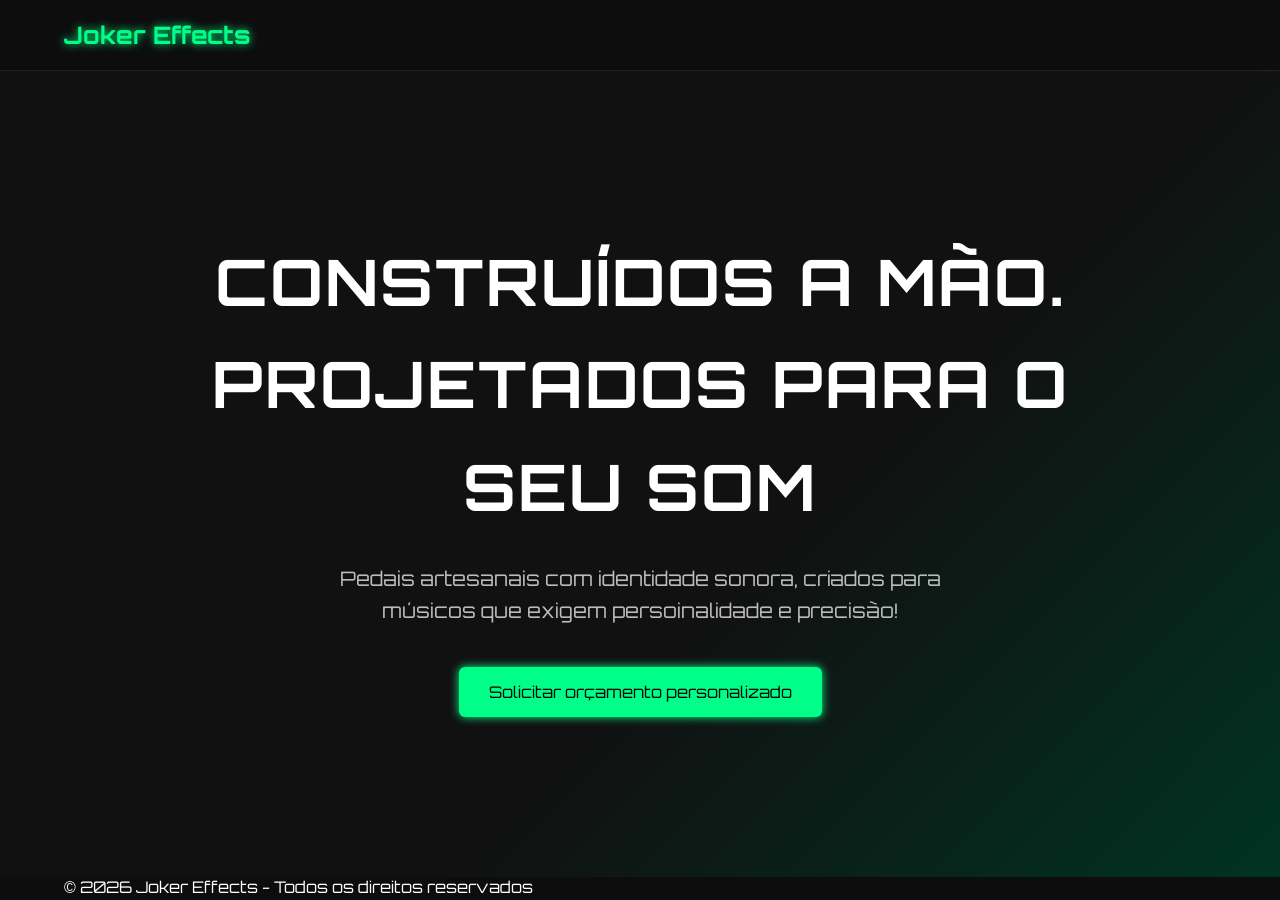
==== index.html @ bad404ba "feat: hero section dark com tipografia orbitron e efeitos neon" ====
<!DOCTYPE html>
<html lang="pt-BR">

<head>
    <meta charset="UTF-8">
    <meta name="viewport" content="width=device-width, initial-scale=1.0">
    <title>Joker Effects | Pedais Artesanais</title>

    <link href="https://fonts.googleapis.com/css2?family=Orbitron:wght@400;700&display=swap" rel="stylesheet">
    <link rel="stylesheet" href="css/style.css">
</head>

<body>
    <header>
        <div class="container">
            <h2 class="logo">Joker Effects</h2>
        </div>
    </header>

    <main>
        <section class="hero">
            <div class="container">

                <h1>Construídos a mão. Projetados para o seu som</h1>
                <p>
                    Pedais artesanais com identidade sonora, criados para músicos que exigem persoinalidade e
                    precisão!
                </p>

                <a href="#" class="btn-primary">
                    Solicitar orçamento personalizado
                </a>

            </div>
        </section>
    </main>

    <footer>
        <div class="container">
            <p>
                © 2026 Joker Effects - Todos os direitos reservados</p>
        </div>
    </footer>

    <script src="js/script.js"></script>
</body>

</html>
---- css/style.css ----
/*RESET BÁSICO*/
* {
    margin: 0;
    padding: 0;
    box-sizing: border-box;
}

/*CONFIGURAÇÕES GERAIS*/
body {
    font-family: 'Orbitron', sans-serif;
    background-color: #0d0d0d;
    color: #ffffff;
}

/*CONTAINER PADRÃO*/
.container {
    width: 90%;
    max-width: 1200px;
    margin: 0 auto;
}

/*HEADER*/
header {
    padding: 20px 0;
    border-bottom: 1px solid #222;
}

.logo {
    color: #00ff88;
    font-weight: bold;
}

.logo {
    color: #00ff88;
    font-weight: bold;
    text-shadow: 0 0 8px #00ff88;
}

/*HERO SECTION*/
.hero {
    padding: 160px 20px;
    text-align: center;
    background: linear-gradient(135deg, #111 60%, #003322);
}

.hero h1 {
    font-size: 64px;
    margin: 0 auto 25px auto;
    line-height: 1.6;
    text-transform: uppercase;
    letter-spacing: 2px;
    max-width: 900px;
}

.hero p {
    font-size: 20px;
    color: #bbbbbb;
    max-width: 650px;
    margin: 0 auto 40px auto;
    line-height: 1.6;
}

/*BOTÃO*/
.btn-primary {
    display: inline-block;
    padding: 15px 30px;
    background-color: #00ff88;
    color: #000;
    text-decoration: none;
    border-radius: 6px;
    transition: 0.3s;
    box-shadow: 0 0 10px #00ff88;
}

.btn-primary:hover {
    background-color: #00cc6a;
    box-shadow: 0 0 25px #00ff88;
    transform: scale(1.05);
}
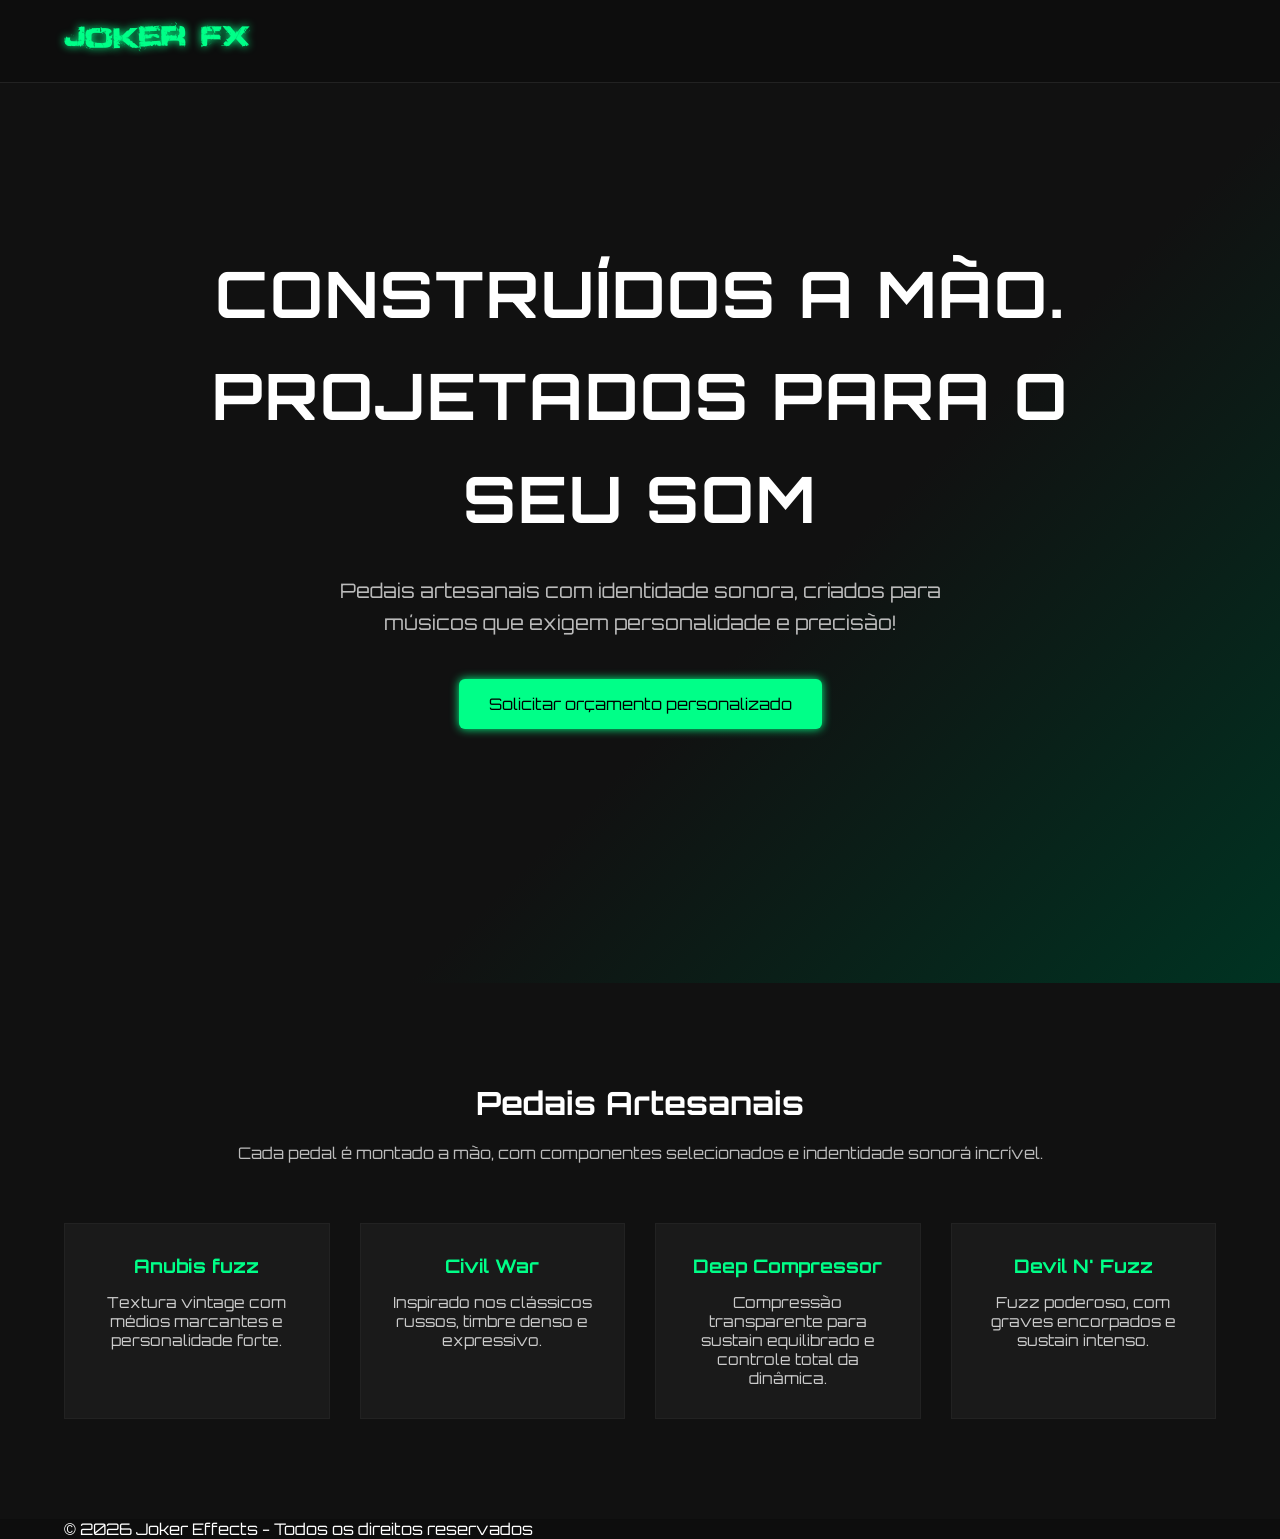
==== commit 6c555761: "feat: implementa seção de pedais com layout premium e identidade visual Joker FX" ====
--- a/index.html
+++ b/index.html
@@ -13,7 +13,7 @@
 <body>
     <header>
         <div class="container">
-            <h2 class="logo">Joker Effects</h2>
+            <h2 class="logo">Joker FX</h2>
         </div>
     </header>
 
@@ -23,7 +23,7 @@
 
                 <h1>Construídos a mão. Projetados para o seu som</h1>
                 <p>
-                    Pedais artesanais com identidade sonora, criados para músicos que exigem persoinalidade e
+                    Pedais artesanais com identidade sonora, criados para músicos que exigem personalidade e
                     precisão!
                 </p>
 
@@ -31,6 +31,39 @@
                     Solicitar orçamento personalizado
                 </a>
 
+            </div>
+        </section>
+
+        <section class="pedais">
+            <div class="container">
+                <h2>Pedais Artesanais</h2>
+                <p class="pedais-subtitulo">
+                    Cada pedal é montado a mão, com componentes selecionados e indentidade sonorá incrível.
+                </p>
+
+                <div class="pedais-grid">
+
+                    <div class="pedal-card">
+                        <h3>Anubis fuzz</h3>
+                        <p>Textura vintage com médios marcantes e personalidade forte.</p>
+                    </div>
+
+                    <div class="pedal-card">
+                        <h3>Civil War</h3>
+                        <p>Inspirado nos clássicos russos, timbre denso e expressivo.</p>
+                    </div>
+
+                    <div class="pedal-card">
+                        <h3>Deep Compressor</h3>
+                        <p>Compressão transparente para sustain equilibrado e controle total da dinâmica.</p>
+                    </div>
+
+                    <div class="pedal-card">
+                        <h3>Devil N' Fuzz</h3>
+                        <p>Fuzz poderoso, com graves encorpados e sustain intenso.</p>
+                    </div>
+
+                </div><!--pedais-grid-->
             </div>
         </section>
     </main>
--- a/css/style.css
+++ b/css/style.css
@@ -3,6 +3,13 @@
     margin: 0;
     padding: 0;
     box-sizing: border-box;
+}
+
+@font-face {
+    font-family: 'defused';
+    src: url('../fonts/defused.ttf') format('truetype');
+    font-weight: normal;
+    font-style: normal;
 }
 
 /*CONFIGURAÇÕES GERAIS*/
@@ -25,14 +32,11 @@
     border-bottom: 1px solid #222;
 }
 
-.logo {
-    color: #00ff88;
-    font-weight: bold;
-}
 
 .logo {
+    font-family: 'defused', sans-serif;
     color: #00ff88;
-    font-weight: bold;
+    font-size: 1.8rem;
     text-shadow: 0 0 8px #00ff88;
 }
 
@@ -41,10 +45,11 @@
     padding: 160px 20px;
     text-align: center;
     background: linear-gradient(135deg, #111 60%, #003322);
+    min-height: 100vh;
 }
 
 .hero h1 {
-    font-size: 64px;
+    font-size: clamp(2rem, 5vw, 4rem);
     margin: 0 auto 25px auto;
     line-height: 1.6;
     text-transform: uppercase;
@@ -58,6 +63,52 @@
     max-width: 650px;
     margin: 0 auto 40px auto;
     line-height: 1.6;
+}
+
+/* SEÇÃO PEDAIS */
+.pedais {
+    padding: 100px 0;
+    background-color: #111;
+    text-align: center;
+}
+
+.pedais h2 {
+    font-size: 2rem;
+    margin-bottom: 20px;
+}
+
+.pedais-subtitulo {
+    color: #bbbbbb;
+    margin-bottom: 60px;
+}
+
+.pedais-grid {
+    display: grid;
+    grid-template-columns: repeat(auto-fit, minmax(250px, 1fr));
+    gap: 30px;
+}
+
+.pedal-card {
+    background-color: #1a1a1a;
+    padding: 30px 20px;
+    border: 1px solid #222;
+    transition: all 0.3s ease;
+}
+
+.pedal-card:hover {
+    transform: translateY(-8px);
+    border-color: #00ff88;
+    box-shadow: o 10px 25px rgba(0, 255, 136, 0.15);
+}
+
+.pedal-card h3 {
+    margin-bottom: 15px;
+    color: #00ff88;
+}
+
+.pedal-card p {
+    color: #cccccc;
+    font-size: 0.95rem;
 }
 
 /*BOTÃO*/
@@ -76,4 +127,20 @@
     background-color: #00cc6a;
     box-shadow: 0 0 25px #00ff88;
     transform: scale(1.05);
+}
+
+/*responsividade mobile*/
+@media (max-width: 768px) {
+    .hero {
+        padding: 100px 20px;
+    }
+
+    .hero p {
+        font-size: 16px;
+    }
+
+    .btn-primary {
+        padding: 12px 20px;
+        font-size: 14px;
+    }
 }
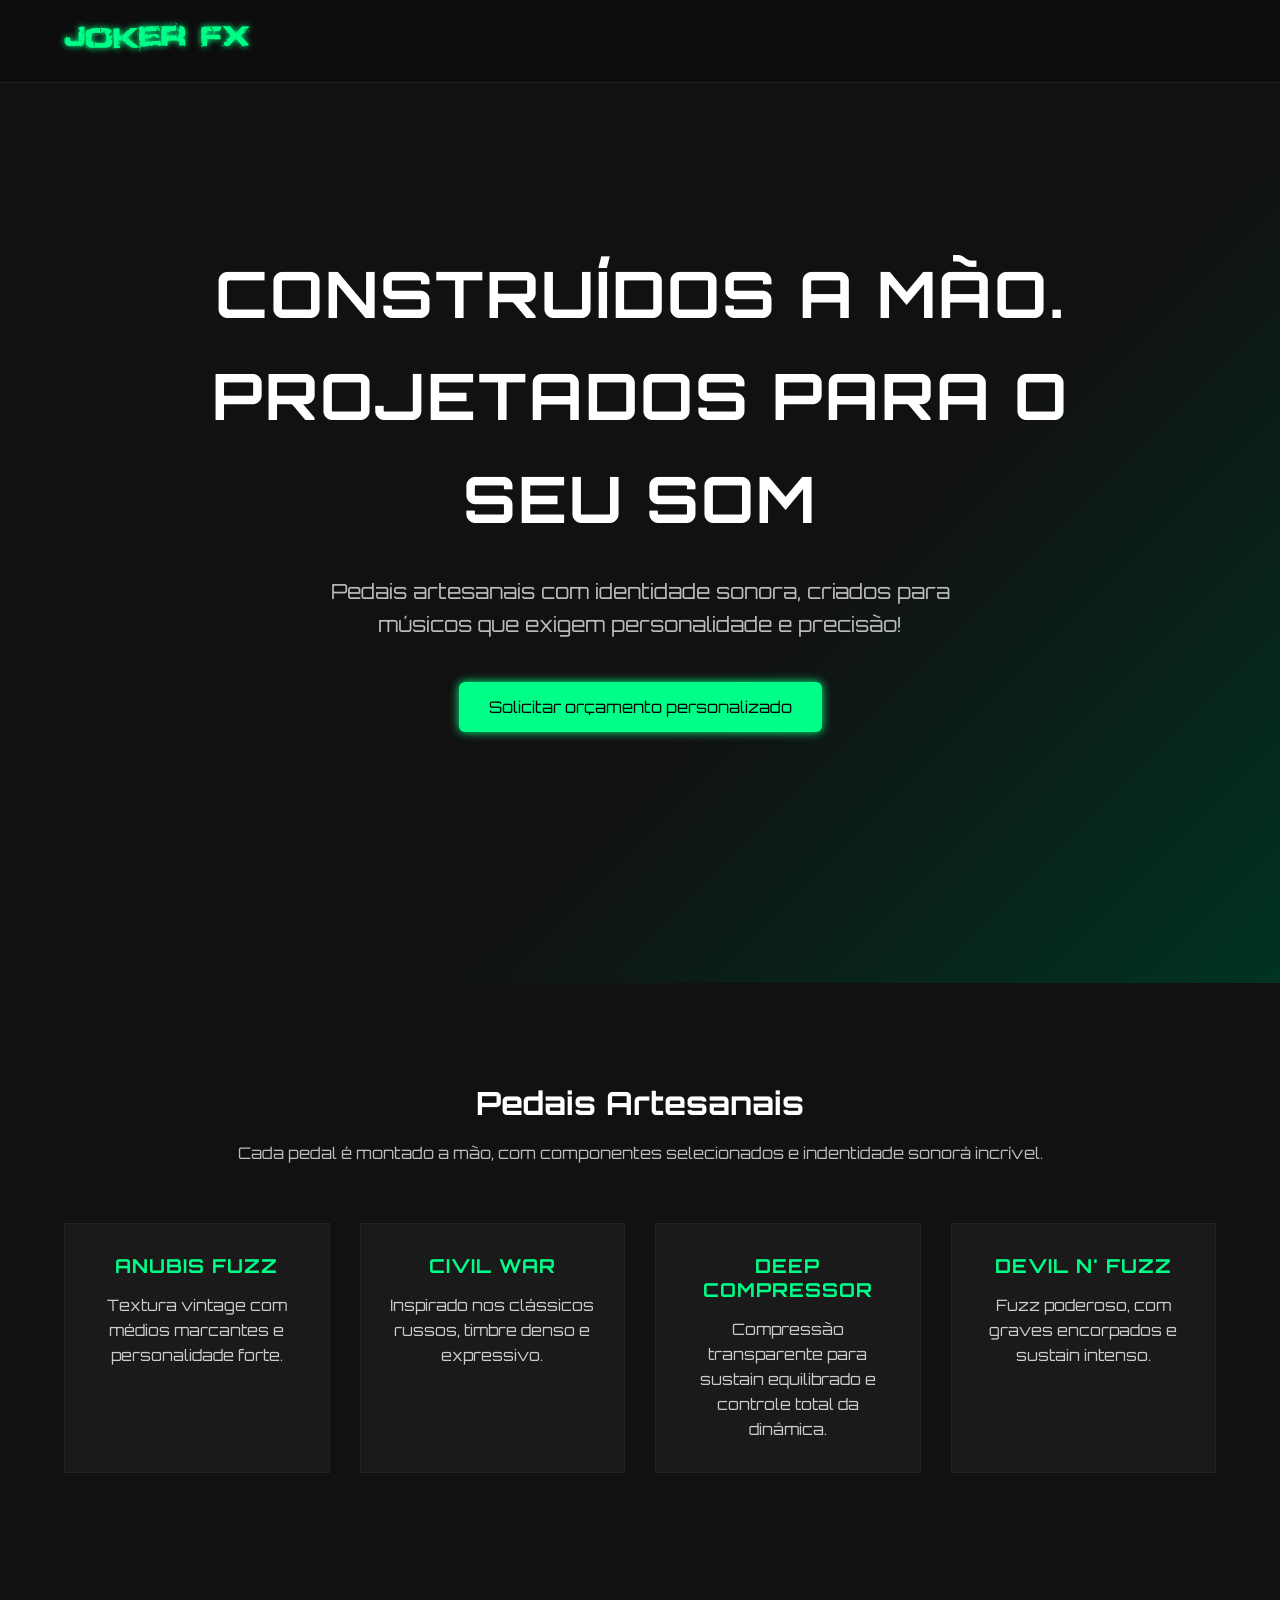
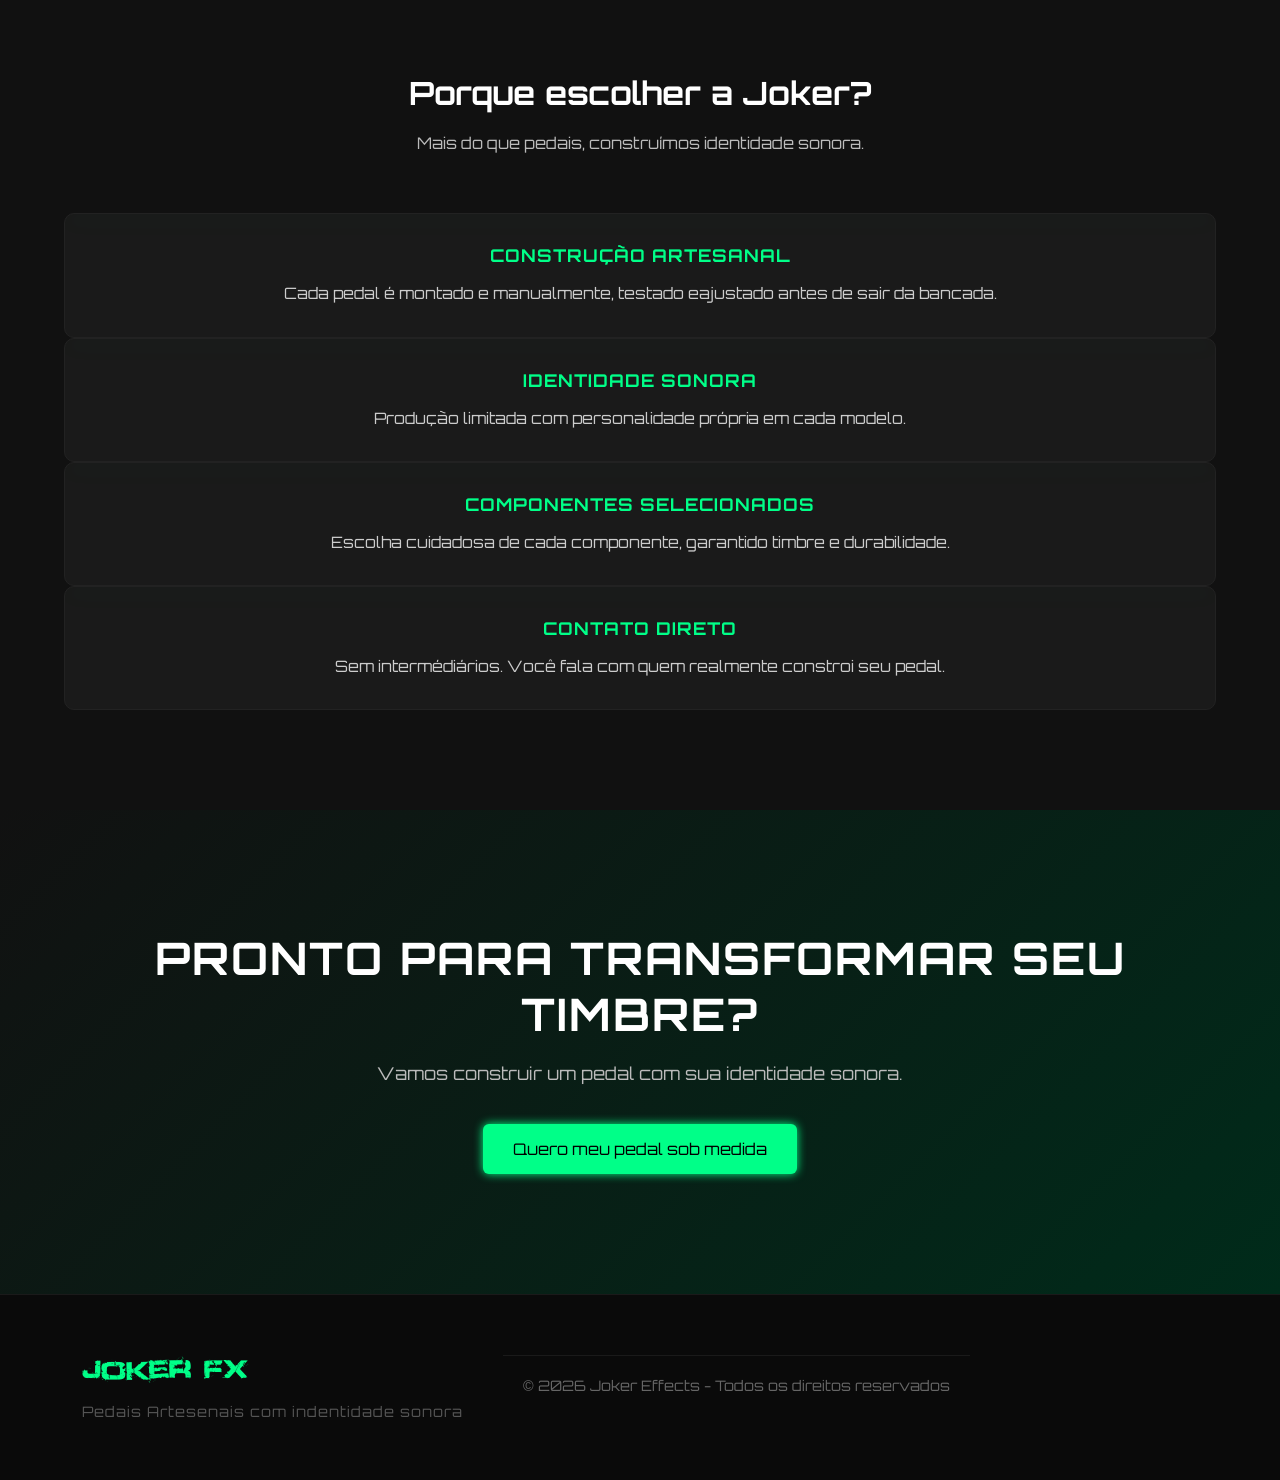
==== commit 202ac376: "style: refinamento visual e melhoria estrutural do footer" ====
--- a/index.html
+++ b/index.html
@@ -65,14 +65,73 @@
 
                 </div><!--pedais-grid-->
             </div>
-        </section>
+        </section><!--pedais-->
+
+        <section class="autoridade">
+            <div class="container">
+                <h2>Porque escolher a Joker?</h2>
+
+                <p class="autoridade-subtitulo">
+                    Mais do que pedais, construímos identidade sonora.
+                </p>
+                <div class="autoridade-grid">
+
+                    <div class="autoridade-card">
+                        <h3>Construção Artesanal</h3>
+
+                        <p>Cada pedal é montado e manualmente, testado eajustado antes de sair da bancada.</p>
+                    </div>
+
+                    <div class="autoridade-card">
+                        <h3>Identidade Sonora</h3>
+
+                        <p>Produção limitada com personalidade própria em cada modelo.</p>
+                    </div>
+
+                    <div class="autoridade-card">
+                        <h3>Componentes Selecionados</h3>
+
+                        <p>Escolha cuidadosa de cada componente, garantido timbre e durabilidade.</p>
+                    </div>
+
+                    <div class="autoridade-card">
+                        <h3>Contato Direto</h3>
+                        <p>Sem intermédiários. Você fala com quem realmente constroi seu pedal.</p>
+                    </div>
+
+                </div><!--autoridade-grid-->
+            </div>
+        </section><!--autoridade-->
+
+        <section class="cta-final">
+            <div class="container">
+                <h2>Pronto para transformar seu timbre?</h2>
+
+                <p>Vamos construir um pedal com sua identidade sonora.</p>
+
+                <a href="#" class="btn-primary">
+                    Quero meu pedal sob medida
+                </a>
+
+            </div>
+        </section><!--cta-final-->
+
     </main>
 
-    <footer>
-        <div class="container">
-            <p>
-                © 2026 Joker Effects - Todos os direitos reservados</p>
+    <footer class="footer">
+
+        <div class="container footer-content">
+
+            <div class="footer-brand">
+                <h3 class="footer-logo">Joker FX</h3>
+                <p>Pedais Artesenais com indentidade sonora</p>
+            </div>
+
+            <div class="footer-bottom">
+                <p>© 2026 Joker Effects - Todos os direitos reservados</p>
+            </div>
         </div>
+
     </footer>
 
     <script src="js/script.js"></script>
--- a/css/style.css
+++ b/css/style.css
@@ -37,7 +37,7 @@
     font-family: 'defused', sans-serif;
     color: #00ff88;
     font-size: 1.8rem;
-    text-shadow: 0 0 8px #00ff88;
+    text-shadow: 0 0 6.8px #00ff88;
 }
 
 /*HERO SECTION*/
@@ -58,7 +58,7 @@
 }
 
 .hero p {
-    font-size: 20px;
+    font-size: 1.3rem;
     color: #bbbbbb;
     max-width: 650px;
     margin: 0 auto 40px auto;
@@ -93,6 +93,8 @@
     padding: 30px 20px;
     border: 1px solid #222;
     transition: all 0.3s ease;
+    position: relative;
+    overflow: hidden;
 }
 
 .pedal-card:hover {
@@ -101,15 +103,38 @@
     box-shadow: o 10px 25px rgba(0, 255, 136, 0.15);
 }
 
+.pedal-card::before {
+    content: "";
+    position: absolute;
+    top: 0;
+    left: 0;
+    width: 100%;
+    height: 3px;
+    background: #00ff88;
+    transform: scaleX(0);
+    transform-origin: left;
+    transition: transform 0.3s ease;
+}
+
+.pedal-card:hover::before {
+    transform: scaleX(1);
+}
+
 .pedal-card h3 {
     margin-bottom: 15px;
     color: #00ff88;
+    font-size: 1.2rem;
+    letter-spacing: 1px;
+    text-transform: uppercase;
 }
 
 .pedal-card p {
     color: #cccccc;
-    font-size: 0.95rem;
-}
+    font-size: 0.98rem;
+    margin-top: 10px;
+    line-height: 1.6;
+}
+
 
 /*BOTÃO*/
 .btn-primary {
@@ -143,4 +168,127 @@
         padding: 12px 20px;
         font-size: 14px;
     }
+}
+
+/*SEÇÃO AUTORIDADE*/
+.autoridade {
+    padding: 100px 0;
+    background: #111;
+    text-align: center;
+}
+
+.autoridade h2 {
+    font-size: 2rem;
+    margin-bottom: 20px;
+}
+
+.autoridade-subtitulo {
+    color: #bbbbbb;
+    margin-bottom: 60px;
+}
+
+.autoridadade-grid {
+    display: grid;
+    grid-template-columns: repeat(auto-fit, minmax(250px, 1fr));
+    gap: 30px;
+}
+
+.autoridade-card {
+    background-color: #1a1a1a;
+    padding: 30px;
+    border-radius: 10px;
+    border: 1px solid #222;
+    transition: all 0.3s ease;
+    position: relative;
+    overflow: hidden;
+}
+
+.autoridade-card::before {
+    content: "";
+    position: absolute;
+    top: 0;
+    left: 0;
+    width: 100%;
+    height: 3px;
+    background: #00ff88;
+    transform: scaleX(0);
+    transform-origin: left;
+    transition: transform 0.3s ease;
+    transform: translateY(-3px);
+    border-color: #00ff88;
+    box-shadow: 0 8px 20px rgba(0, 255, 136, 0.08);
+}
+
+.autoridade-card:hover::before {
+    transform: scaleX(1);
+}
+
+.autoridade-card h3 {
+    margin-bottom: 15px;
+    color: #00ff88;
+    font-size: 1.1rem;
+    letter-spacing: 1px;
+    text-transform: uppercase;
+}
+
+.autoridade-card p {
+    color: #cccccc;
+    font-size: 0.98rem;
+    line-height: 1.6;
+}
+
+/*CTA FINAL*/
+.cta-final {
+    padding: 120px 20px;
+    text-align: center;
+    background: linear-gradient(135deg, #111, #002b1a);
+}
+
+.cta-final h2 {
+    font-size: clamp(1.8rem, 4vw, 2.8rem);
+    margin-bottom: 20px;
+    text-transform: uppercase;
+    letter-spacing: 2px;
+}
+
+.cta-final p {
+    color: #bbbbbb;
+    margin-bottom: 40px;
+    font-size: 1.1rem;
+}
+
+/*FOOTER*/
+.footer {
+    background: #0a0a0a;
+    padding: 60px 20px 20px;
+    border-top: 1px solid #1a1a1a;
+}
+
+.footer-content {
+    display: flex;
+    justify-content: space space-between;
+    align-items: wrap;
+    gap: 40px;
+    margin-bottom: 40px;
+}
+
+.footer-logo {
+    font-family: 'defused', sans-serif;
+    font-size: 1.6rem;
+    color: #00ff88;
+    margin-bottom: 10px;
+}
+
+.footer-brand p {
+    color: #555;
+    font-size: 0.9rem;
+    letter-spacing: 1px;
+}
+
+.footer-bottom {
+    text-align: center;
+    border-top: 1px solid #1a1a1a;
+    padding: 20px;
+    color: #666;
+    font-size: 0.9rem;
 }
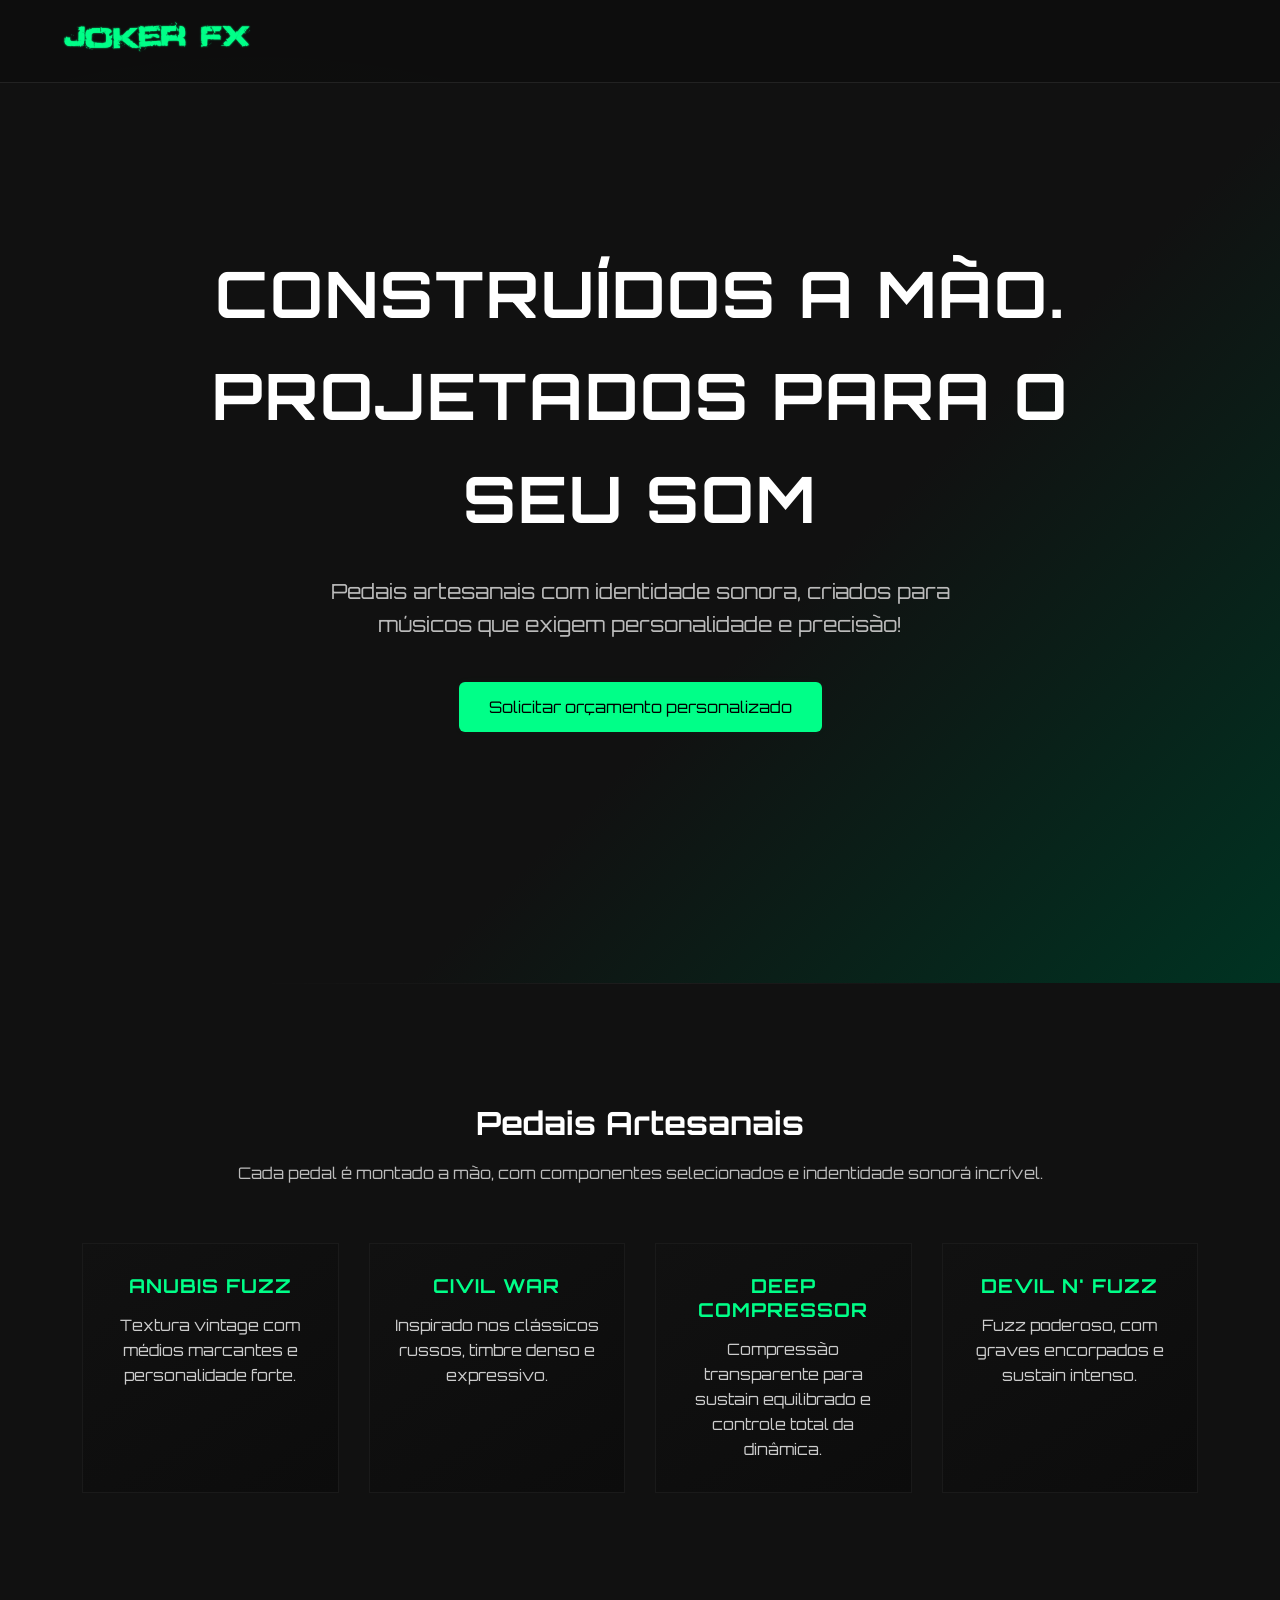
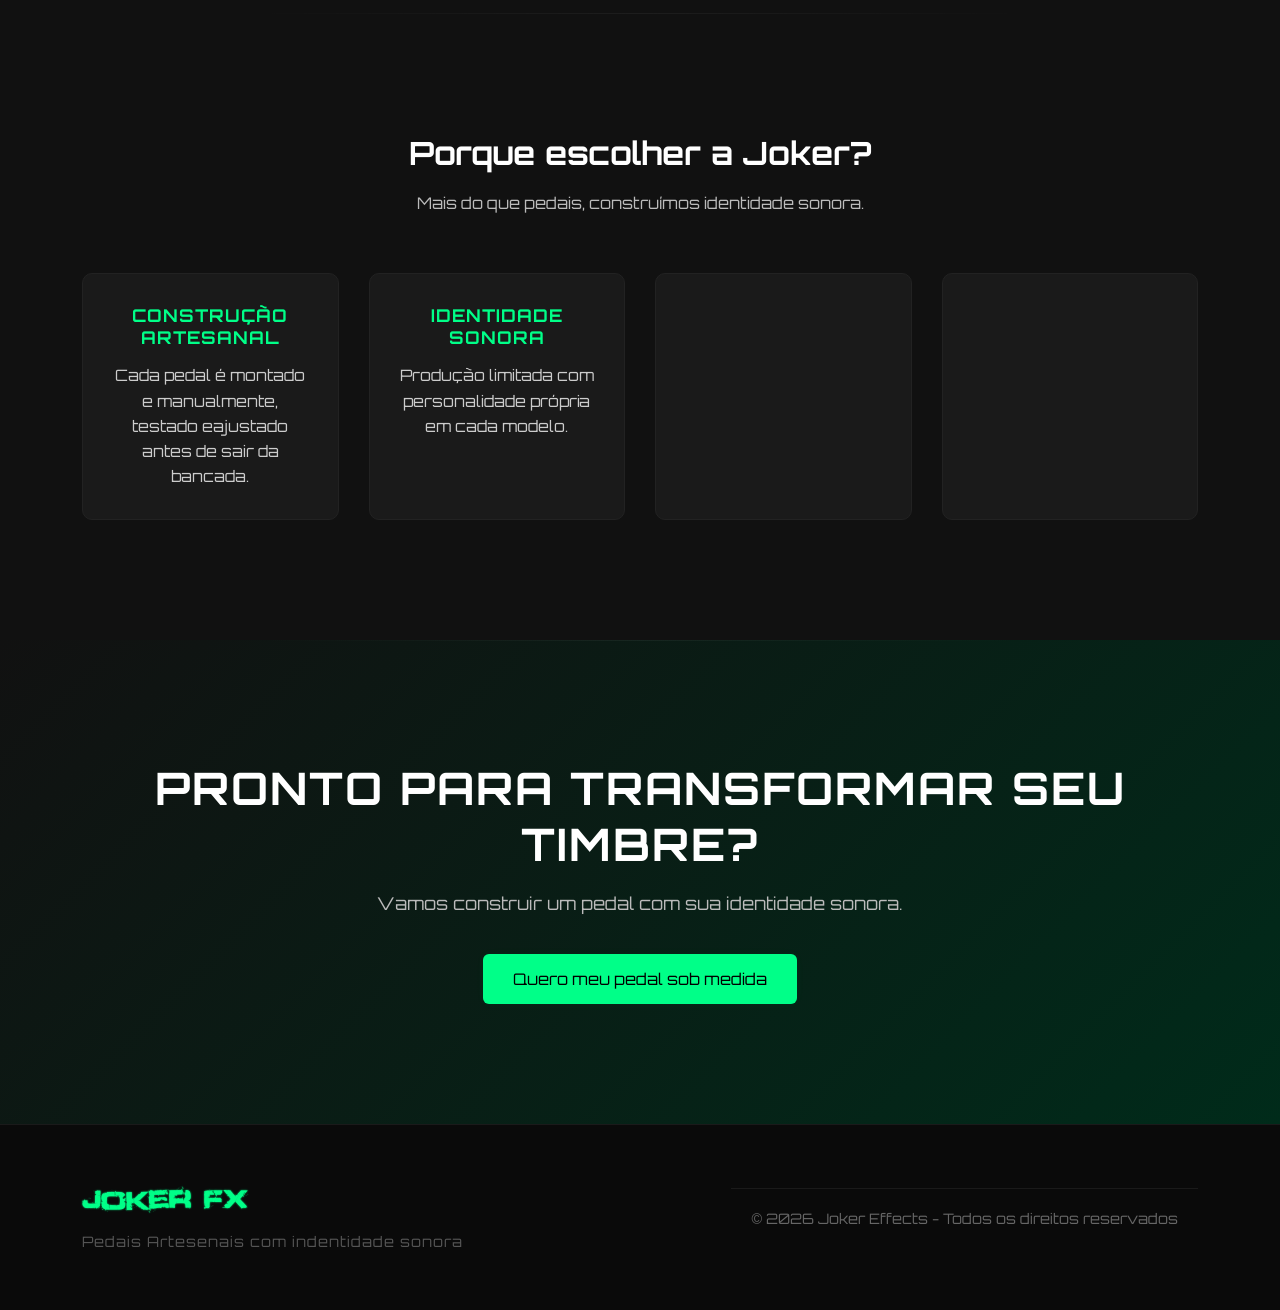
==== commit 4b00ffb8: "feat: adiciona animação reveal nos cards com intersection observer" ====
--- a/index.html
+++ b/index.html
@@ -5,7 +5,8 @@
     <meta charset="UTF-8">
     <meta name="viewport" content="width=device-width, initial-scale=1.0">
     <title>Joker Effects | Pedais Artesanais</title>
-
+    <meta name="description"
+        content="Pedais artesanais feitos a mão com identidade sonora exclusiva, Joker FX - qualidade sonora para músicos exigentes.">
     <link href="https://fonts.googleapis.com/css2?family=Orbitron:wght@400;700&display=swap" rel="stylesheet">
     <link rel="stylesheet" href="css/style.css">
 </head>
@@ -44,23 +45,31 @@
                 <div class="pedais-grid">
 
                     <div class="pedal-card">
-                        <h3>Anubis fuzz</h3>
-                        <p>Textura vintage com médios marcantes e personalidade forte.</p>
+                        <div class="card-content reveal">
+                            <h3>Anubis fuzz</h3>
+                            <p>Textura vintage com médios marcantes e personalidade forte.</p>
+                        </div>
                     </div>
 
                     <div class="pedal-card">
-                        <h3>Civil War</h3>
-                        <p>Inspirado nos clássicos russos, timbre denso e expressivo.</p>
+                        <div class="card-content reveal">
+                            <h3>Civil War</h3>
+                            <p>Inspirado nos clássicos russos, timbre denso e expressivo.</p>
+                        </div>
                     </div>
 
                     <div class="pedal-card">
-                        <h3>Deep Compressor</h3>
-                        <p>Compressão transparente para sustain equilibrado e controle total da dinâmica.</p>
+                        <div class="card-content reveal">
+                            <h3>Deep Compressor</h3>
+                            <p>Compressão transparente para sustain equilibrado e controle total da dinâmica.</p>
+                        </div>
                     </div>
 
                     <div class="pedal-card">
-                        <h3>Devil N' Fuzz</h3>
-                        <p>Fuzz poderoso, com graves encorpados e sustain intenso.</p>
+                        <div class="card-content reveal">
+                            <h3>Devil N' Fuzz</h3>
+                            <p>Fuzz poderoso, com graves encorpados e sustain intenso.</p>
+                        </div>
                     </div>
 
                 </div><!--pedais-grid-->
@@ -77,26 +86,31 @@
                 <div class="autoridade-grid">
 
                     <div class="autoridade-card">
-                        <h3>Construção Artesanal</h3>
-
-                        <p>Cada pedal é montado e manualmente, testado eajustado antes de sair da bancada.</p>
+                        <div class="card-content reveal">
+                            <h3>Construção Artesanal</h3>
+                            <p>Cada pedal é montado e manualmente, testado eajustado antes de sair da bancada.</p>
+                        </div>
                     </div>
 
                     <div class="autoridade-card">
-                        <h3>Identidade Sonora</h3>
-
-                        <p>Produção limitada com personalidade própria em cada modelo.</p>
+                        <div class="card-content reveal">
+                            <h3>Identidade Sonora</h3>
+                            <p>Produção limitada com personalidade própria em cada modelo.</p>
+                        </div>
                     </div>
 
                     <div class="autoridade-card">
-                        <h3>Componentes Selecionados</h3>
-
-                        <p>Escolha cuidadosa de cada componente, garantido timbre e durabilidade.</p>
+                        <div class="card-content reveal">
+                            <h3>Componentes Selecionados</h3>
+                            <p>Escolha cuidadosa de cada componente, garantido timbre e durabilidade.</p>
+                        </div>
                     </div>
 
                     <div class="autoridade-card">
-                        <h3>Contato Direto</h3>
-                        <p>Sem intermédiários. Você fala com quem realmente constroi seu pedal.</p>
+                        <div class="card-content reveal">
+                            <h3>Contato Direto</h3>
+                            <p>Sem intermédiários. Você fala com quem realmente constroi seu pedal.</p>
+                        </div>
                     </div>
 
                 </div><!--autoridade-grid-->
--- a/css/style.css
+++ b/css/style.css
@@ -17,6 +17,7 @@
     font-family: 'Orbitron', sans-serif;
     background-color: #0d0d0d;
     color: #ffffff;
+    background-image: radial-gradient(circle at 20% 30%, rgba(0, 255, 136, 0.02), transparent 40%);
 }
 
 /*CONTAINER PADRÃO*/
@@ -37,7 +38,22 @@
     font-family: 'defused', sans-serif;
     color: #00ff88;
     font-size: 1.8rem;
-    text-shadow: 0 0 6.8px #00ff88;
+    text-shadow: 0 0 1.8px #00ff88;
+}
+
+section {
+    position: relative;
+}
+
+section:not(:first-of-type)::before {
+    content: "";
+    position: absolute;
+    top: 0;
+    left: 50%;
+    transform: translateX(-50%);
+    width: 60%;
+    height: 1px;
+    background: linear-gradient(to right, transparent, rgba(255, 255, 255, 0.05), transparent);
 }
 
 /*HERO SECTION*/
@@ -67,7 +83,7 @@
 
 /* SEÇÃO PEDAIS */
 .pedais {
-    padding: 100px 0;
+    padding: 120px 20px;
     background-color: #111;
     text-align: center;
 }
@@ -89,18 +105,18 @@
 }
 
 .pedal-card {
-    background-color: #1a1a1a;
     padding: 30px 20px;
-    border: 1px solid #222;
-    transition: all 0.3s ease;
     position: relative;
     overflow: hidden;
+    background: linear-gradient(145deg, #111, #0c0c0c);
+    border: 1px solid #1a1a1a;
+    transition: transform 0.3s ease, box-shadow 0.3s ease, border-color 0.3s ease;
 }
 
 .pedal-card:hover {
-    transform: translateY(-8px);
+    transform: translateY(-5px);
     border-color: #00ff88;
-    box-shadow: o 10px 25px rgba(0, 255, 136, 0.15);
+    box-shadow: 0 10px 25px rgba(0, 0, 0, 0.6);
 }
 
 .pedal-card::before {
@@ -145,19 +161,19 @@
     text-decoration: none;
     border-radius: 6px;
     transition: 0.3s;
-    box-shadow: 0 0 10px #00ff88;
+    box-shadow: 0 0 8px rgba(0, 255, 136, 0.04);
 }
 
 .btn-primary:hover {
     background-color: #00cc6a;
-    box-shadow: 0 0 25px #00ff88;
+    box-shadow: 0 0 18px rgba(0, 255, 136, 0.06);
     transform: scale(1.05);
 }
 
 /*responsividade mobile*/
 @media (max-width: 768px) {
     .hero {
-        padding: 100px 20px;
+        padding: 110px 20px;
     }
 
     .hero p {
@@ -172,7 +188,7 @@
 
 /*SEÇÃO AUTORIDADE*/
 .autoridade {
-    padding: 100px 0;
+    padding: 120px 20px;
     background: #111;
     text-align: center;
 }
@@ -187,7 +203,7 @@
     margin-bottom: 60px;
 }
 
-.autoridadade-grid {
+.autoridade-grid {
     display: grid;
     grid-template-columns: repeat(auto-fit, minmax(250px, 1fr));
     gap: 30px;
@@ -198,7 +214,7 @@
     padding: 30px;
     border-radius: 10px;
     border: 1px solid #222;
-    transition: all 0.3s ease;
+    transition: transform 0.3s ease, box-shadow 0.3s ease, border-color 0.3s ease;
     position: relative;
     overflow: hidden;
 }
@@ -214,6 +230,9 @@
     transform: scaleX(0);
     transform-origin: left;
     transition: transform 0.3s ease;
+}
+
+.autoridade-card:hover {
     transform: translateY(-3px);
     border-color: #00ff88;
     box-shadow: 0 8px 20px rgba(0, 255, 136, 0.08);
@@ -266,8 +285,9 @@
 
 .footer-content {
     display: flex;
-    justify-content: space space-between;
-    align-items: wrap;
+    justify-content: space-between;
+    align-items: center;
+    flex-wrap: wrap;
     gap: 40px;
     margin-bottom: 40px;
 }
@@ -277,6 +297,7 @@
     font-size: 1.6rem;
     color: #00ff88;
     margin-bottom: 10px;
+    text-shadow: 0 0 1.8px #00ff88;
 }
 
 .footer-brand p {
@@ -291,4 +312,15 @@
     padding: 20px;
     color: #666;
     font-size: 0.9rem;
+}
+
+.reveal {
+    opacity: 0;
+    transform: translateY(30px);
+    transition: opacity 0.8s ease, transform 0.8s ease;
+}
+
+.reveal.active {
+    opacity: 1;
+    transform: translateY(0);
 }
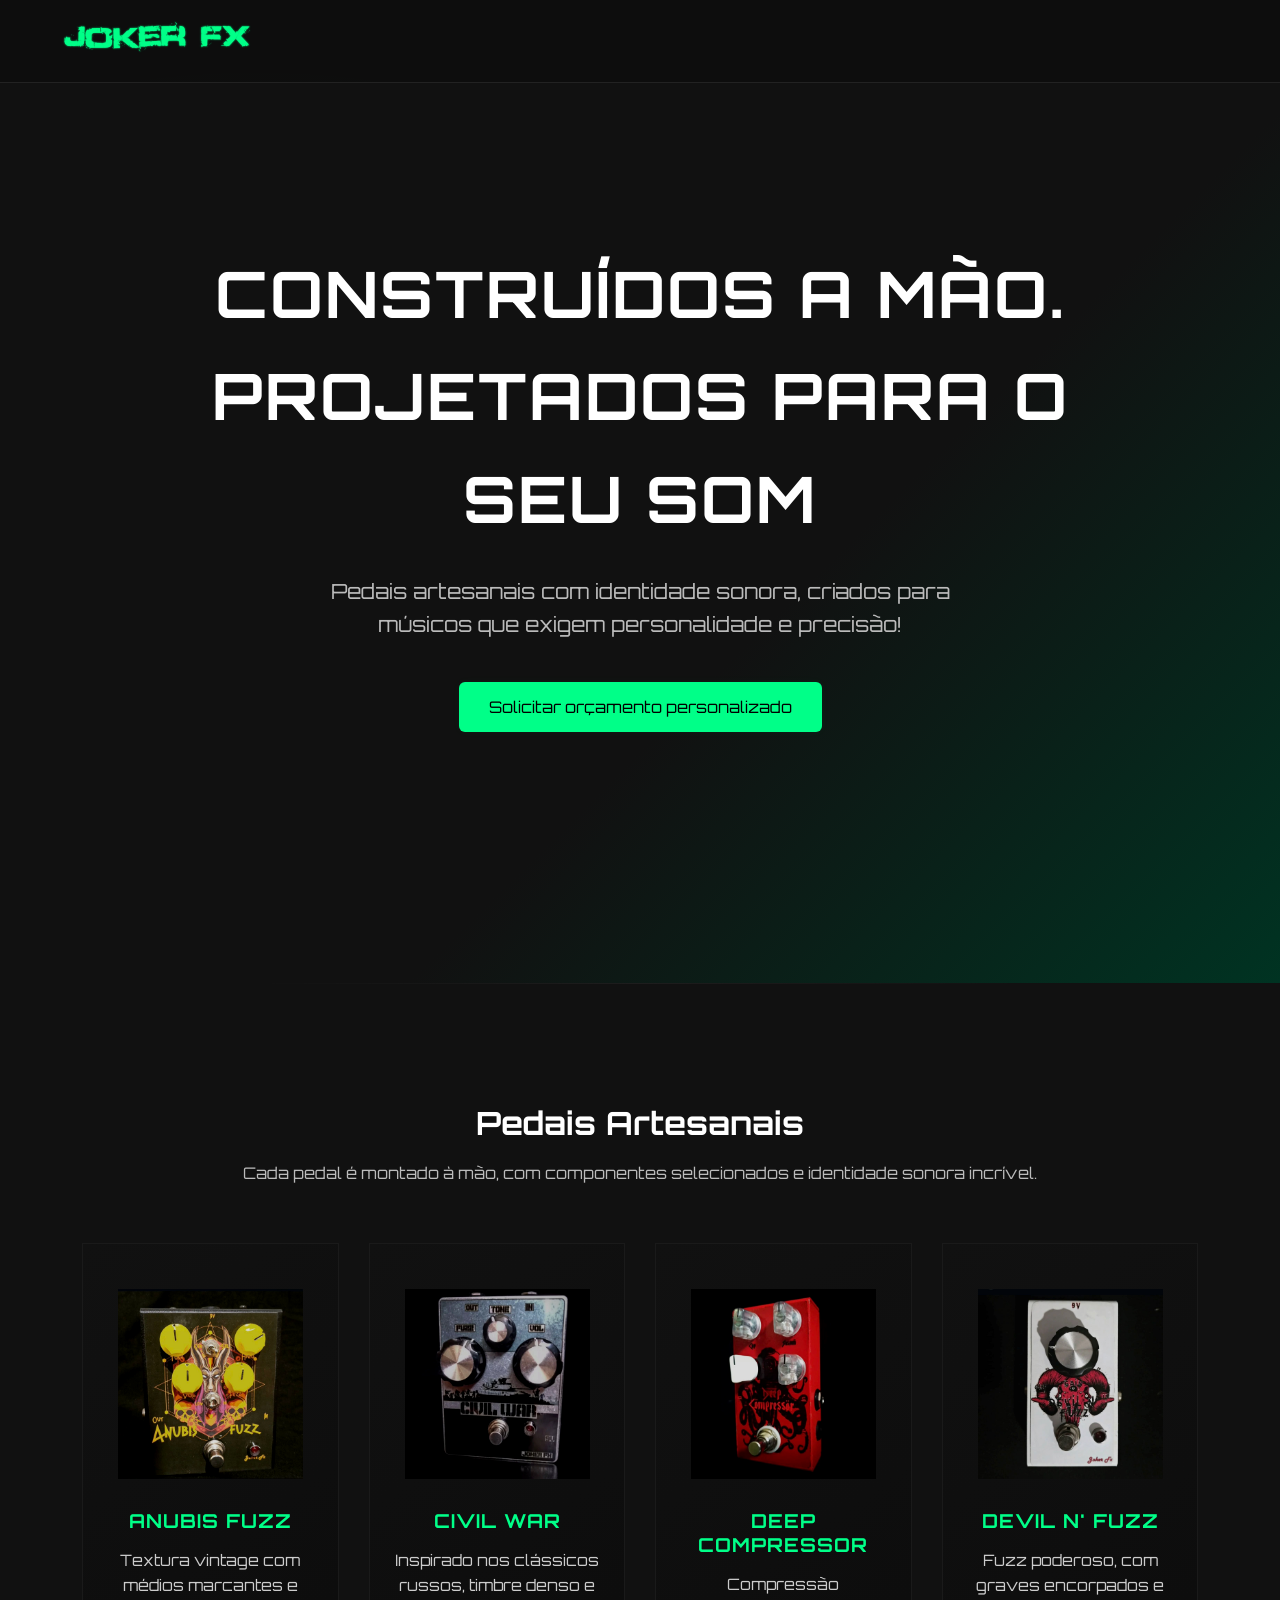
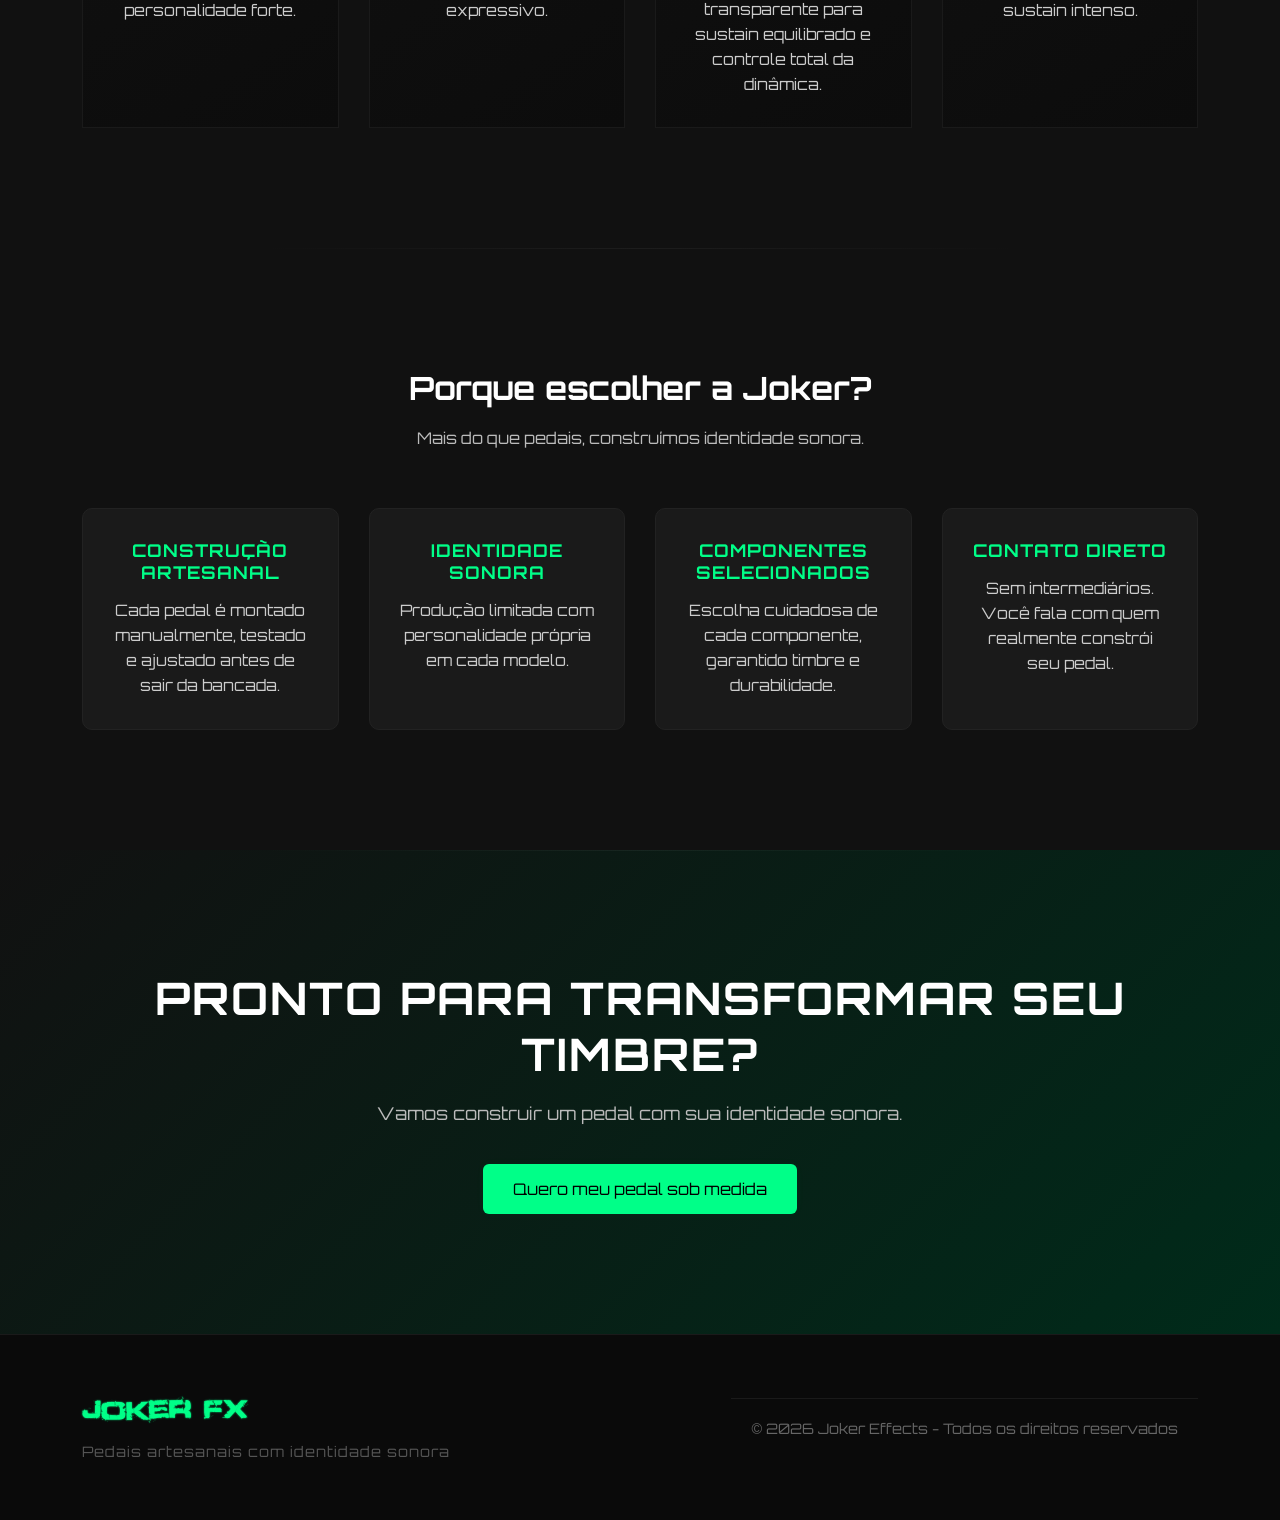
==== commit 07298a06: "Update: Landing page JokerFX com imagens reais, layout responsivo e scroll reveal refinado." ====
--- a/index.html
+++ b/index.html
@@ -37,15 +37,18 @@
 
         <section class="pedais">
             <div class="container">
+
                 <h2>Pedais Artesanais</h2>
+
                 <p class="pedais-subtitulo">
-                    Cada pedal é montado a mão, com componentes selecionados e indentidade sonorá incrível.
+                    Cada pedal é montado à mão, com componentes selecionados e identidade sonora incrível.
                 </p>
 
                 <div class="pedais-grid">
 
                     <div class="pedal-card">
                         <div class="card-content reveal">
+                            <img src="assets/images/Anubis.jpg" alt="Pedal Anubis Fuzz" loading="lazy">
                             <h3>Anubis fuzz</h3>
                             <p>Textura vintage com médios marcantes e personalidade forte.</p>
                         </div>
@@ -53,6 +56,7 @@
 
                     <div class="pedal-card">
                         <div class="card-content reveal">
+                            <img src="assets/images/Civil-War.jpg" alt="Pedal Civil War" loading="lazy">
                             <h3>Civil War</h3>
                             <p>Inspirado nos clássicos russos, timbre denso e expressivo.</p>
                         </div>
@@ -60,6 +64,7 @@
 
                     <div class="pedal-card">
                         <div class="card-content reveal">
+                            <img src="assets/images/Deep-compressor.jpg" alt="Pedal Deep Compressor" loading="lazy">
                             <h3>Deep Compressor</h3>
                             <p>Compressão transparente para sustain equilibrado e controle total da dinâmica.</p>
                         </div>
@@ -67,6 +72,7 @@
 
                     <div class="pedal-card">
                         <div class="card-content reveal">
+                            <img src="assets/images/Devil-fuzz.jpg" loading="lazy">
                             <h3>Devil N' Fuzz</h3>
                             <p>Fuzz poderoso, com graves encorpados e sustain intenso.</p>
                         </div>
@@ -88,7 +94,7 @@
                     <div class="autoridade-card">
                         <div class="card-content reveal">
                             <h3>Construção Artesanal</h3>
-                            <p>Cada pedal é montado e manualmente, testado eajustado antes de sair da bancada.</p>
+                            <p>Cada pedal é montado manualmente, testado e ajustado antes de sair da bancada.</p>
                         </div>
                     </div>
 
@@ -109,7 +115,7 @@
                     <div class="autoridade-card">
                         <div class="card-content reveal">
                             <h3>Contato Direto</h3>
-                            <p>Sem intermédiários. Você fala com quem realmente constroi seu pedal.</p>
+                            <p>Sem intermediários. Você fala com quem realmente constrói seu pedal.</p>
                         </div>
                     </div>
 
@@ -138,7 +144,7 @@
 
             <div class="footer-brand">
                 <h3 class="footer-logo">Joker FX</h3>
-                <p>Pedais Artesenais com indentidade sonora</p>
+                <p>Pedais artesanais com identidade sonora</p>
             </div>
 
             <div class="footer-bottom">
--- a/css/style.css
+++ b/css/style.css
@@ -151,6 +151,21 @@
     line-height: 1.6;
 }
 
+.pedal-card img {
+    width: 100%;
+    height: 220px;
+    padding: 15px;
+    border-radius: 8px;
+    margin-bottom: 15px;
+    filter: brightness(0.85) contrast(1.05);
+    display: block;
+    transition: transform 0.4s ease;
+}
+
+.pedal-card:hover img {
+    transform: scale(1.03);
+}
+
 
 /*BOTÃO*/
 .btn-primary {
@@ -318,6 +333,7 @@
     opacity: 0;
     transform: translateY(30px);
     transition: opacity 0.8s ease, transform 0.8s ease;
+    will-change: opacity, transform;
 }
 
 .reveal.active {
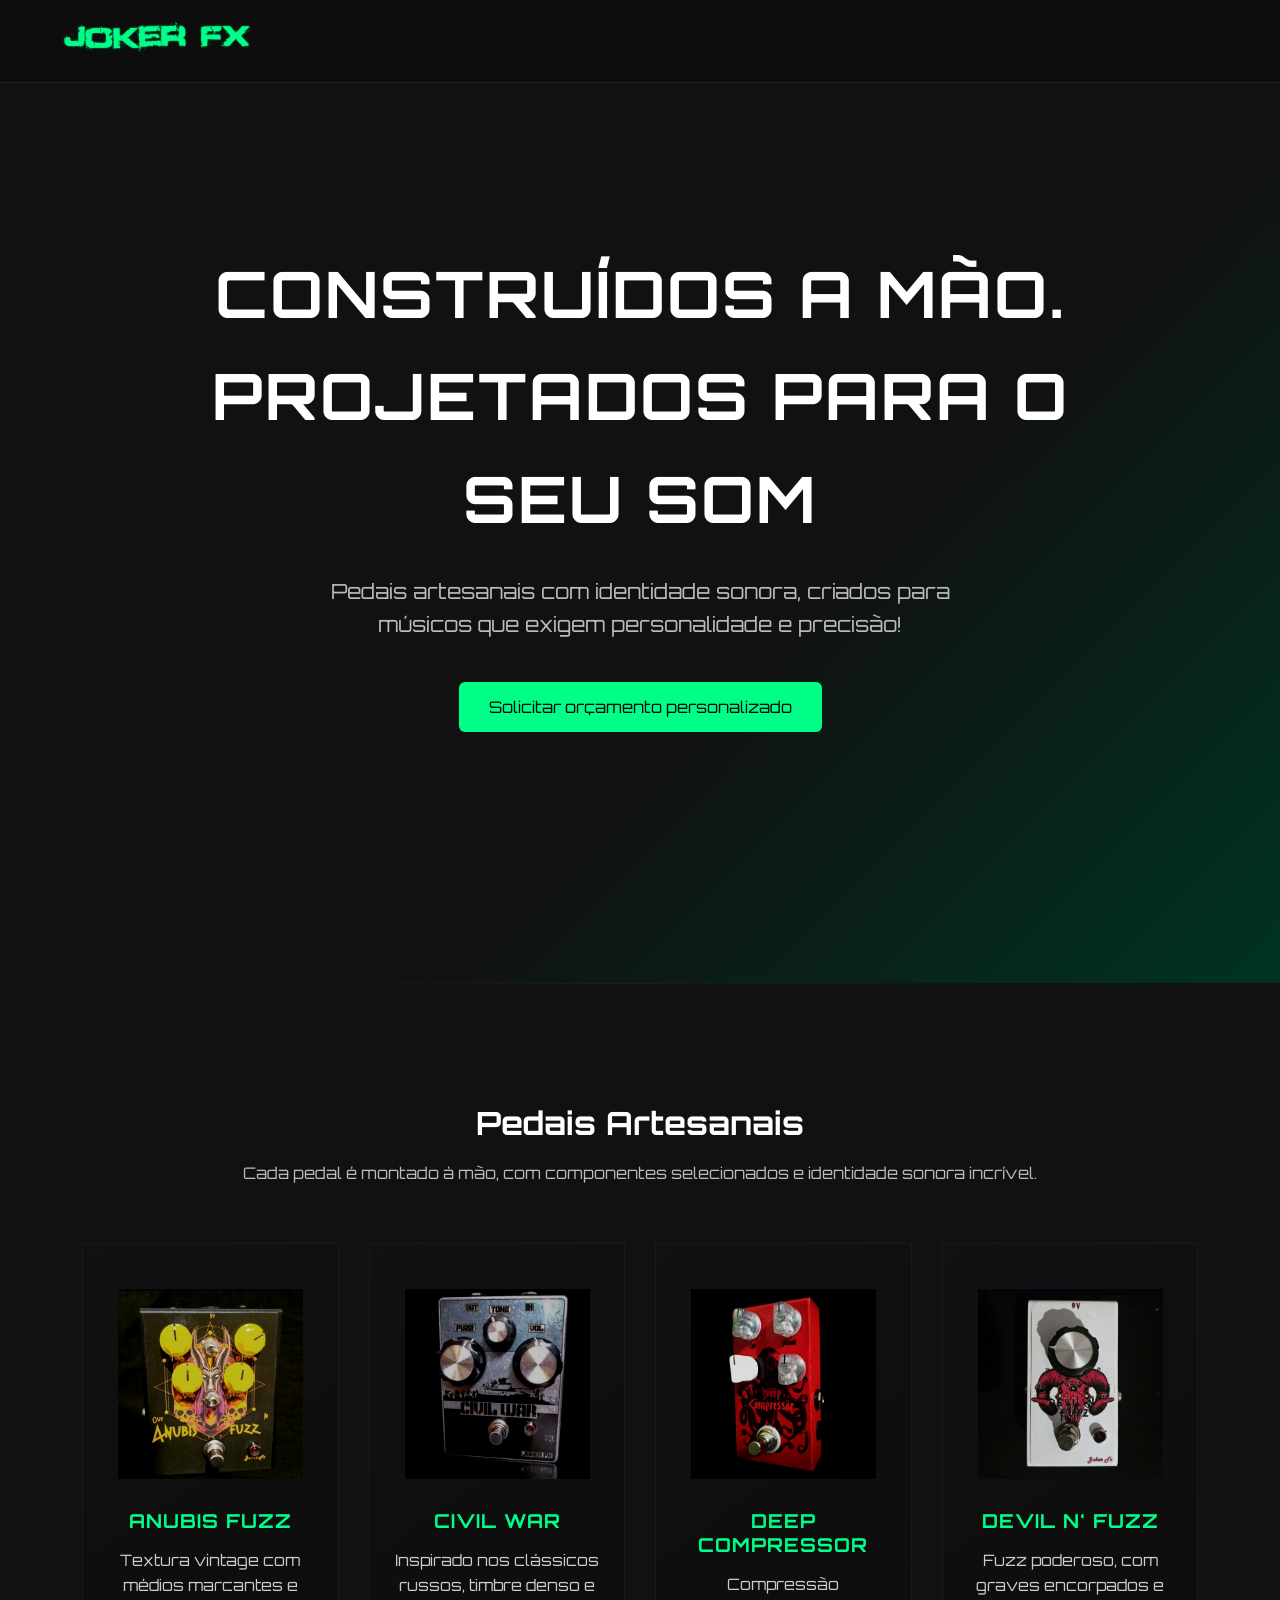
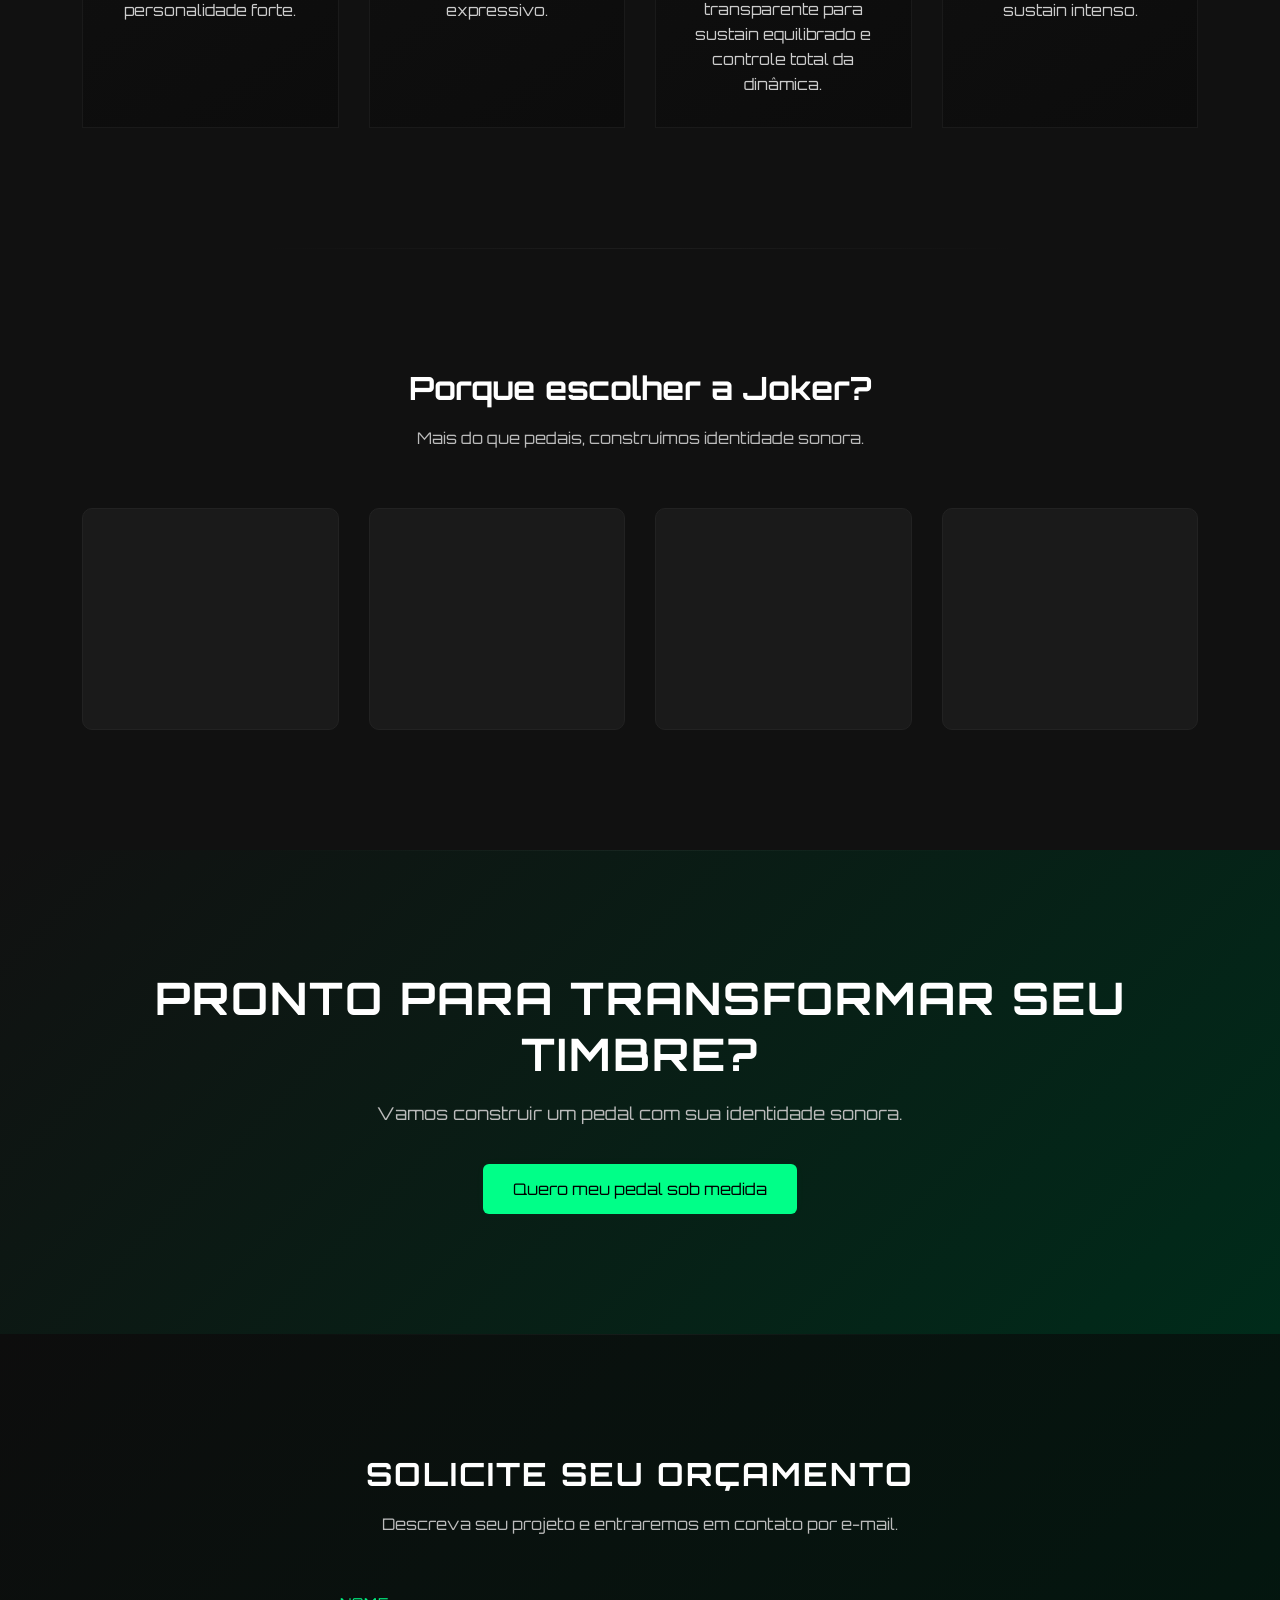
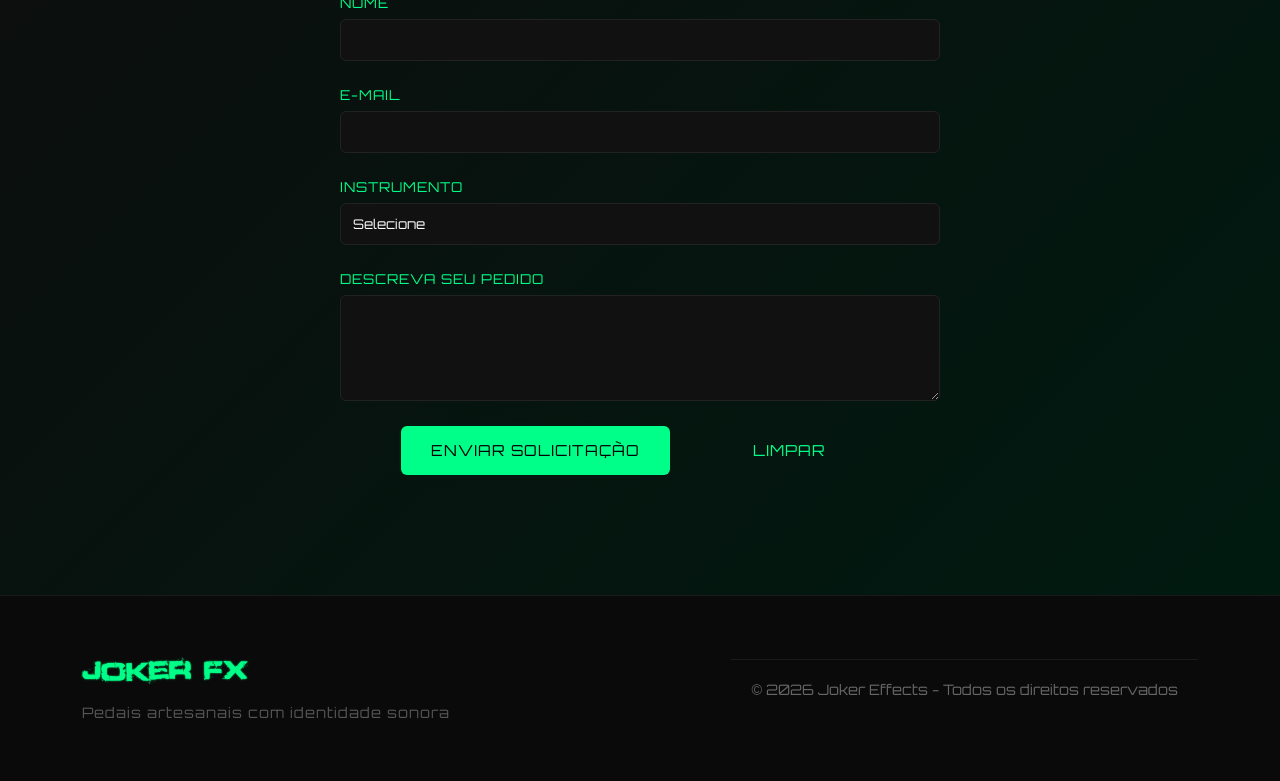
==== commit b66945a3: "feat: melhorias visuais e ajustes na experiência do usuário" ====
--- a/index.html
+++ b/index.html
@@ -28,7 +28,7 @@
                     precisão!
                 </p>
 
-                <a href="#" class="btn-primary">
+                <a href="#contato" class="btn-primary">
                     Solicitar orçamento personalizado
                 </a>
 
@@ -129,12 +129,59 @@
 
                 <p>Vamos construir um pedal com sua identidade sonora.</p>
 
-                <a href="#" class="btn-primary">
+                <a href="#contato" class="btn-primary">
                     Quero meu pedal sob medida
                 </a>
 
             </div>
         </section><!--cta-final-->
+
+        <section id="contato" class="contato">
+            <div class="container">
+
+                <h2>Solicite seu orçamento</h2>
+                <p class="contato-subtitulo">
+                    Descreva seu projeto e entraremos em contato por e-mail.
+                </p>
+
+                <form class="form-contato" action="#" method="POST">
+                    <div class="form-group">
+                        <label for="nome">Nome</label>
+                        <input type="text" id="nome" name="nome" required>
+                    </div>
+
+                    <div class="form-group">
+                        <label for="email">E-mail</label>
+                        <input type="email" id="email" name="email" required>
+                    </div>
+
+                    <div class="form-group">
+                        <label for="instrumento">Instrumento</label>
+                        <select id="instrumento" name="instrumento" required>
+                            <option value="">Selecione</option>
+                            <option value="guitarra">Guitarra</option>
+                            <option value="contrabaixo">Contrabaixo</option>
+                        </select>
+                    </div>
+
+                    <div class="form-group">
+                        <label for="mensagem">Descreva seu pedido</label>
+                        <textarea id="mensagem" name="mensagem" rows="5" required></textarea>
+                    </div>
+
+                    <div class="form-buttons">
+                        <button type="submit" class="btn-primary">
+                            Enviar solicitação
+                        </button>
+
+                        <button type="reset" class="btn-secondary">
+                            Limpar
+                        </button>
+                    </div>
+                </form>
+
+            </div>
+        </section>
 
     </main>
 
--- a/css/style.css
+++ b/css/style.css
@@ -339,4 +339,108 @@
 .reveal.active {
     opacity: 1;
     transform: translateY(0);
+}
+
+/*Formulário*/
+.contato {
+    padding: 120px 20px;
+    text-align: center;
+    background: linear-gradient(135deg, #0d0d0d, #001a10);
+}
+
+.contato h2 {
+    font-size: 2rem;
+    margin-bottom: 20px;
+    text-transform: uppercase;
+    letter-spacing: 2px;
+}
+
+.contato-subtitulo {
+    color: #bbbbbb;
+    margin-bottom: 60px;
+}
+
+
+.form-contato {
+    max-width: 600px;
+    margin: 0 auto;
+    text-align: left;
+}
+
+.form-group {
+    display: flex;
+    flex-direction: column;
+    margin-bottom: 25px;
+}
+
+.form-contato input,
+.form-contato select,
+.form-contato textarea {
+    width: 100%;
+    padding: 12px;
+    padding: 12px;
+    background-color: #111;
+    border: 1px solid #222;
+    color: #fff;
+    border-radius: 6px;
+    font-family: 'Orbitron', sans-serif;
+    transition: border-color 0.3s ease, box-shadow 0.3s;
+    appearance: none;
+}
+
+.form-contato input:-webkit-autofill {
+    -webkit-box-shadow: 0 0 0 1000px #111 inset !important;
+    -webkit-text-fill-color: #fff !important;
+}
+
+.form-contato input:focus,
+.form-contato select:focus,
+.form-contato textarea:focus {
+    outline: none;
+    border-color: #00ff88;
+    box-shadow: 0 0 8px rgba(0, 255, 136, 0.02);
+}
+
+.form-contato label {
+    margin-bottom: 8px;
+    font-size: 0.85rem;
+    letter-spacing: 1px;
+    color: #00ff88;
+    text-transform: uppercase;
+}
+
+.form-contato button {
+    font-family: 'orbitron', sans-serif;
+    font-size: 0.95rem;
+    letter-spacing: 1px;
+    text-transform: uppercase;
+    cursor: pointer;
+    border: none;
+    min-width: 180px;
+}
+
+.form-buttons {
+    display: flex;
+    justify-content: center;
+    align-items: center;
+    gap: 30px;
+    margin-top: 20px;
+}
+
+.btn-secondary {
+    padding: 15px 24px;
+    background-color: transparent;
+    border: 1px solid #00ff88;
+    color: #00ff88;
+    border-radius: 6px;
+    font-family: 'Orbitron', sans-serif;
+    text-transform: uppercase;
+    letter-spacing: 1px;
+    cursor: pointer;
+    transition: 0.3s ease;
+}
+
+.btn-secondary:hover {
+    background-color: #00ff88;
+    color: #000;
 }
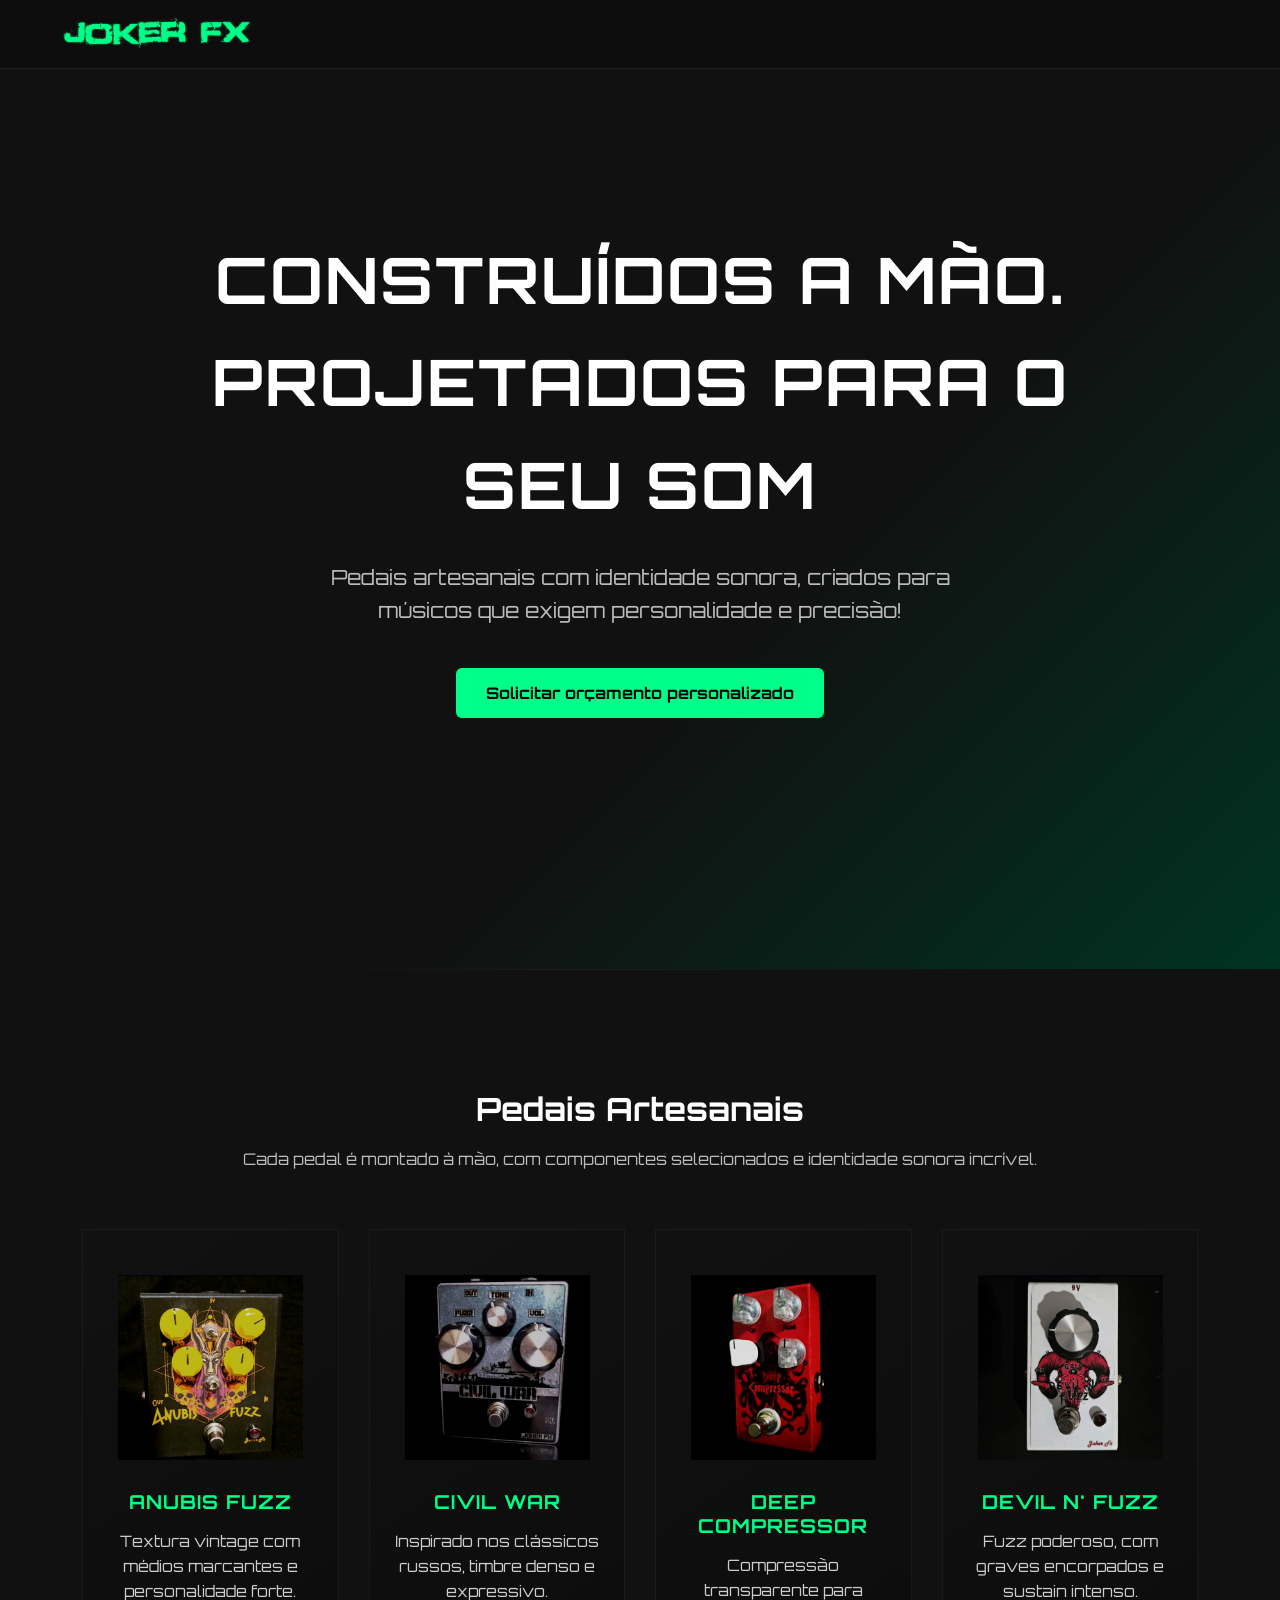
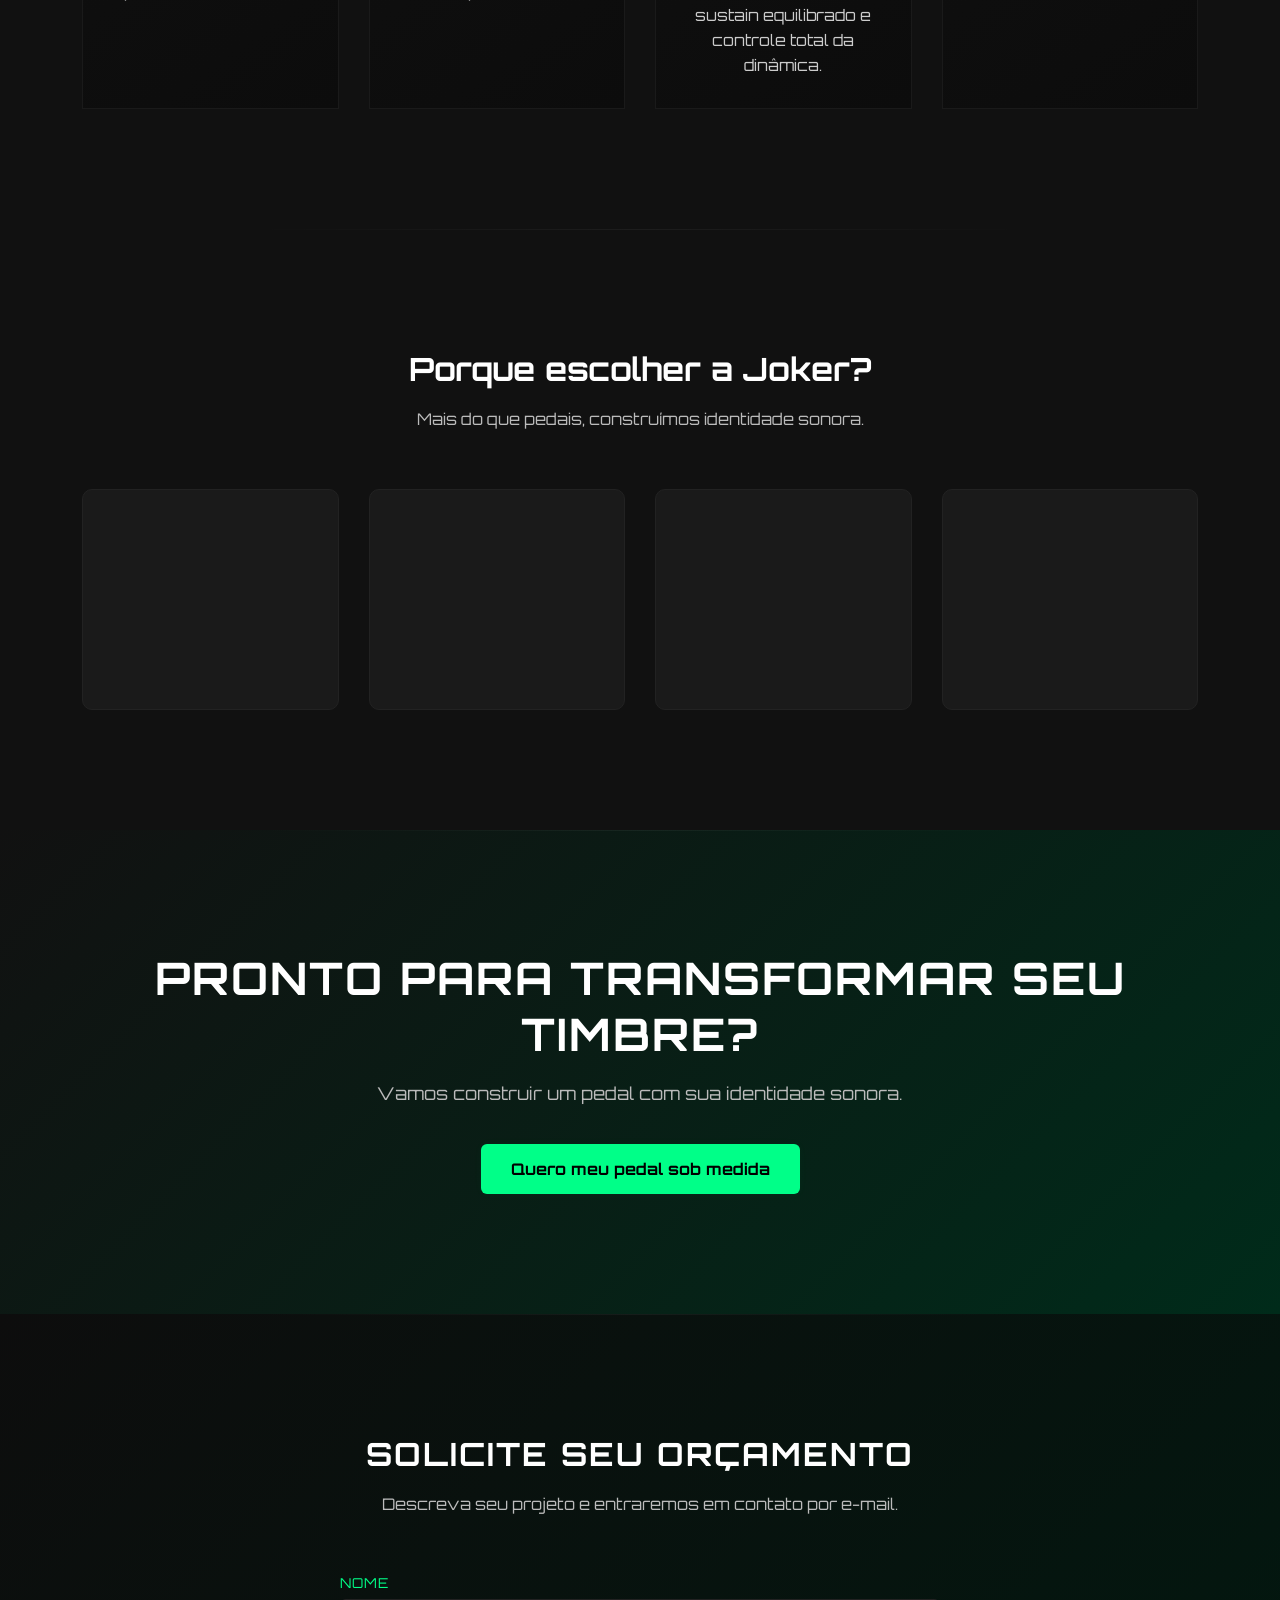
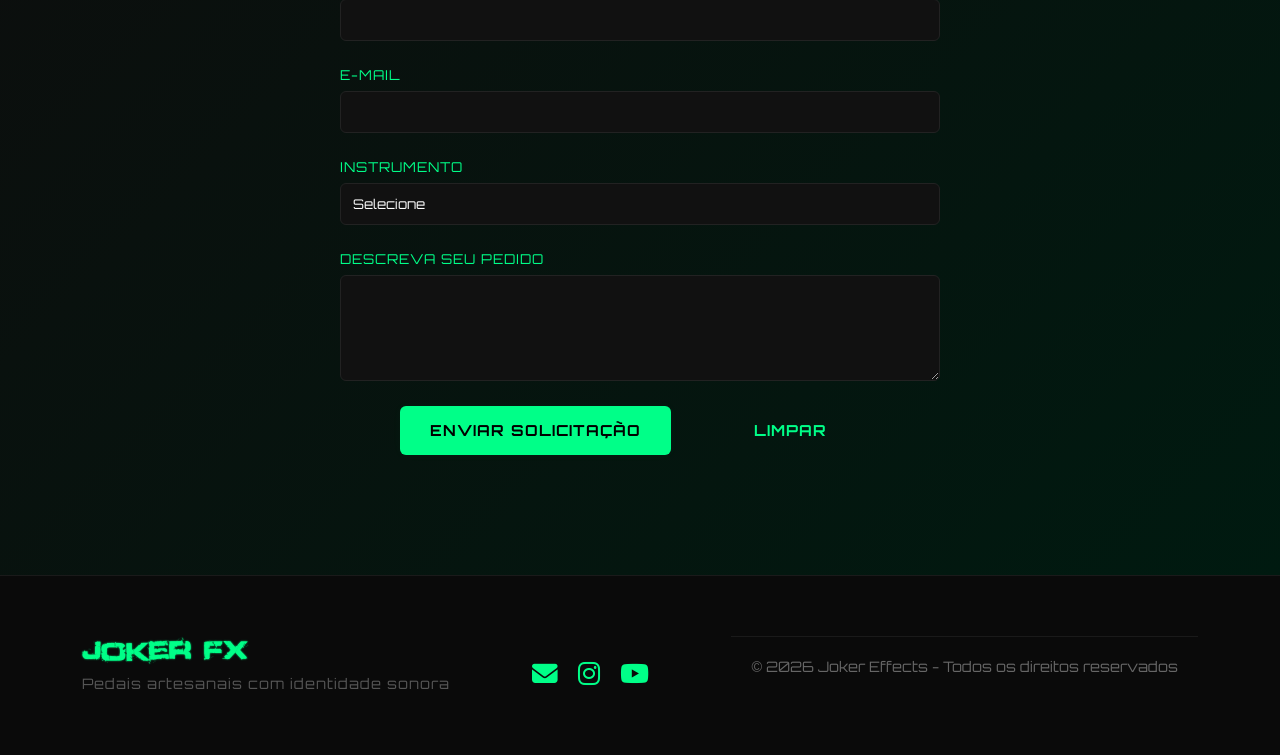
==== commit 4c05226e: "refactor: ajustes finais de performance, fontes e README" ====
--- a/index.html
+++ b/index.html
@@ -7,7 +7,16 @@
     <title>Joker Effects | Pedais Artesanais</title>
     <meta name="description"
         content="Pedais artesanais feitos a mão com identidade sonora exclusiva, Joker FX - qualidade sonora para músicos exigentes.">
+
+    <link rel="preconnect" href="https://fonts.googleapis.com">
+    <link rel="preconnect" href="https://fonts.gstatic.com" crossorigin>
+
     <link href="https://fonts.googleapis.com/css2?family=Orbitron:wght@400;700&display=swap" rel="stylesheet">
+
+    <link rel="stylesheet" href="https://cdnjs.cloudflare.com/ajax/libs/font-awesome/6.5.0/css/all.min.css">
+
+    <link rel="preload" href="fonts/Defused-ExtendedBold.woff2" as="font" type="font/woff2" crossorigin>
+
     <link rel="stylesheet" href="css/style.css">
 </head>
 
@@ -72,7 +81,7 @@
 
                     <div class="pedal-card">
                         <div class="card-content reveal">
-                            <img src="assets/images/Devil-fuzz.jpg" loading="lazy">
+                            <img src="assets/images/Devil-fuzz.jpg" alt="Pedal Devil N' Fuzz" loading="lazy">
                             <h3>Devil N' Fuzz</h3>
                             <p>Fuzz poderoso, com graves encorpados e sustain intenso.</p>
                         </div>
@@ -144,7 +153,7 @@
                     Descreva seu projeto e entraremos em contato por e-mail.
                 </p>
 
-                <form class="form-contato" action="#" method="POST">
+                <form class="form-contato" action="enviar.php" method="POST">
                     <div class="form-group">
                         <label for="nome">Nome</label>
                         <input type="text" id="nome" name="nome" required>
@@ -194,6 +203,19 @@
                 <p>Pedais artesanais com identidade sonora</p>
             </div>
 
+            <div class="footer-social">
+
+                <a href="https://mail.google.com/mail/?view=cm&fs=1&to=jokerfx081@gmail.com&su=Orçamento%20Joker%20FX"
+                    target="_blank"><i class="fa-solid fa-envelope"></i>
+                </a>
+
+                <a href="https://www.instagram.com/jokerfx081?utm_source=qr&igsh=MWwzM2UydmJ3ZWk5cg=="
+                    target="_blank"><i class="fa-brands fa-instagram"></i></a>
+
+                <a href="https://youtube.com/@jokerfx-o6q?si=4c06Az1Hr3qfvIfR" target="_blank"><i
+                        class="fa-brands fa-youtube"></i></a>
+            </div>
+
             <div class="footer-bottom">
                 <p>© 2026 Joker Effects - Todos os direitos reservados</p>
             </div>
--- a/css/style.css
+++ b/css/style.css
@@ -7,9 +7,11 @@
 
 @font-face {
     font-family: 'defused';
-    src: url('../fonts/defused.ttf') format('truetype');
-    font-weight: normal;
+    src: url('../fonts/Defused-ExtendedBold.woff2') format('woff2'),
+        url('../fonts/Defused-ExtendedBold.woff') format('woff');
+    font-weight: 700;
     font-style: normal;
+    font-display: swap;
 }
 
 /*CONFIGURAÇÕES GERAIS*/
@@ -153,7 +155,9 @@
 
 .pedal-card img {
     width: 100%;
-    height: 220px;
+    aspect-ratio: 1/1;
+    object-fit: cover;
+    object-position: center;
     padding: 15px;
     border-radius: 8px;
     margin-bottom: 15px;
@@ -179,6 +183,11 @@
     box-shadow: 0 0 8px rgba(0, 255, 136, 0.04);
 }
 
+.btn-primary,
+.btn-secondary {
+    font-weight: 700;
+}
+
 .btn-primary:hover {
     background-color: #00cc6a;
     box-shadow: 0 0 18px rgba(0, 255, 136, 0.06);
@@ -186,7 +195,7 @@
 }
 
 /*responsividade mobile*/
-@media (max-width: 768px) {
+@media (max-width: 600px) {
     .hero {
         padding: 110px 20px;
     }
@@ -199,6 +208,16 @@
         padding: 12px 20px;
         font-size: 14px;
     }
+
+    .form-buttons {
+        flex-direction: column;
+        gap: 15px;
+    }
+
+    .form-buttons button {
+        width: 100%;
+    }
+
 }
 
 /*SEÇÃO AUTORIDADE*/
@@ -340,6 +359,25 @@
     opacity: 1;
     transform: translateY(0);
 }
+
+.footer-social {
+    display: flex;
+    gap: 20px;
+    margin-top: 15px;
+}
+
+.footer-social a {
+    color: #00ff88;
+    text-decoration: none;
+    font-size: 1.6rem;
+    transition: transform 0.3s ease;
+}
+
+.footer-social a:hover {
+    opacity: 0.7;
+    transform: translateY(-3px);
+}
+
 
 /*Formulário*/
 .contato {
